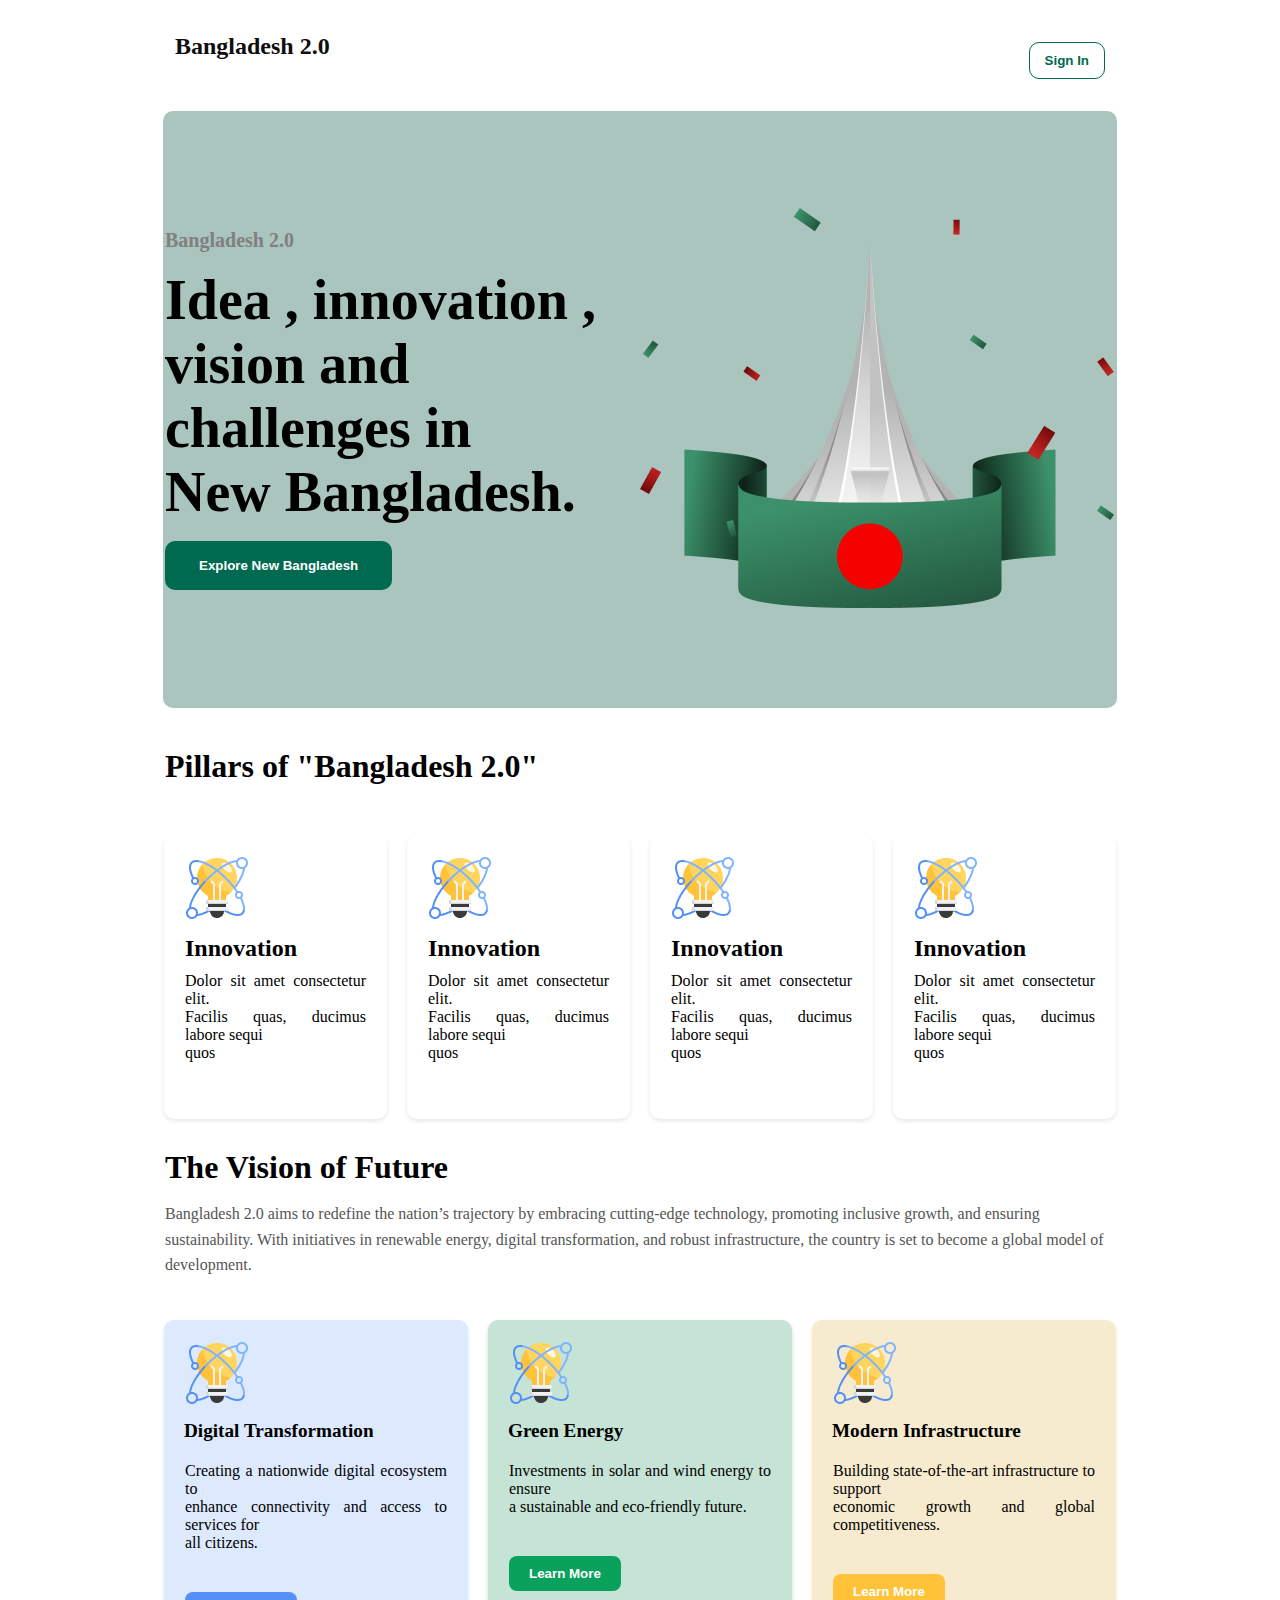
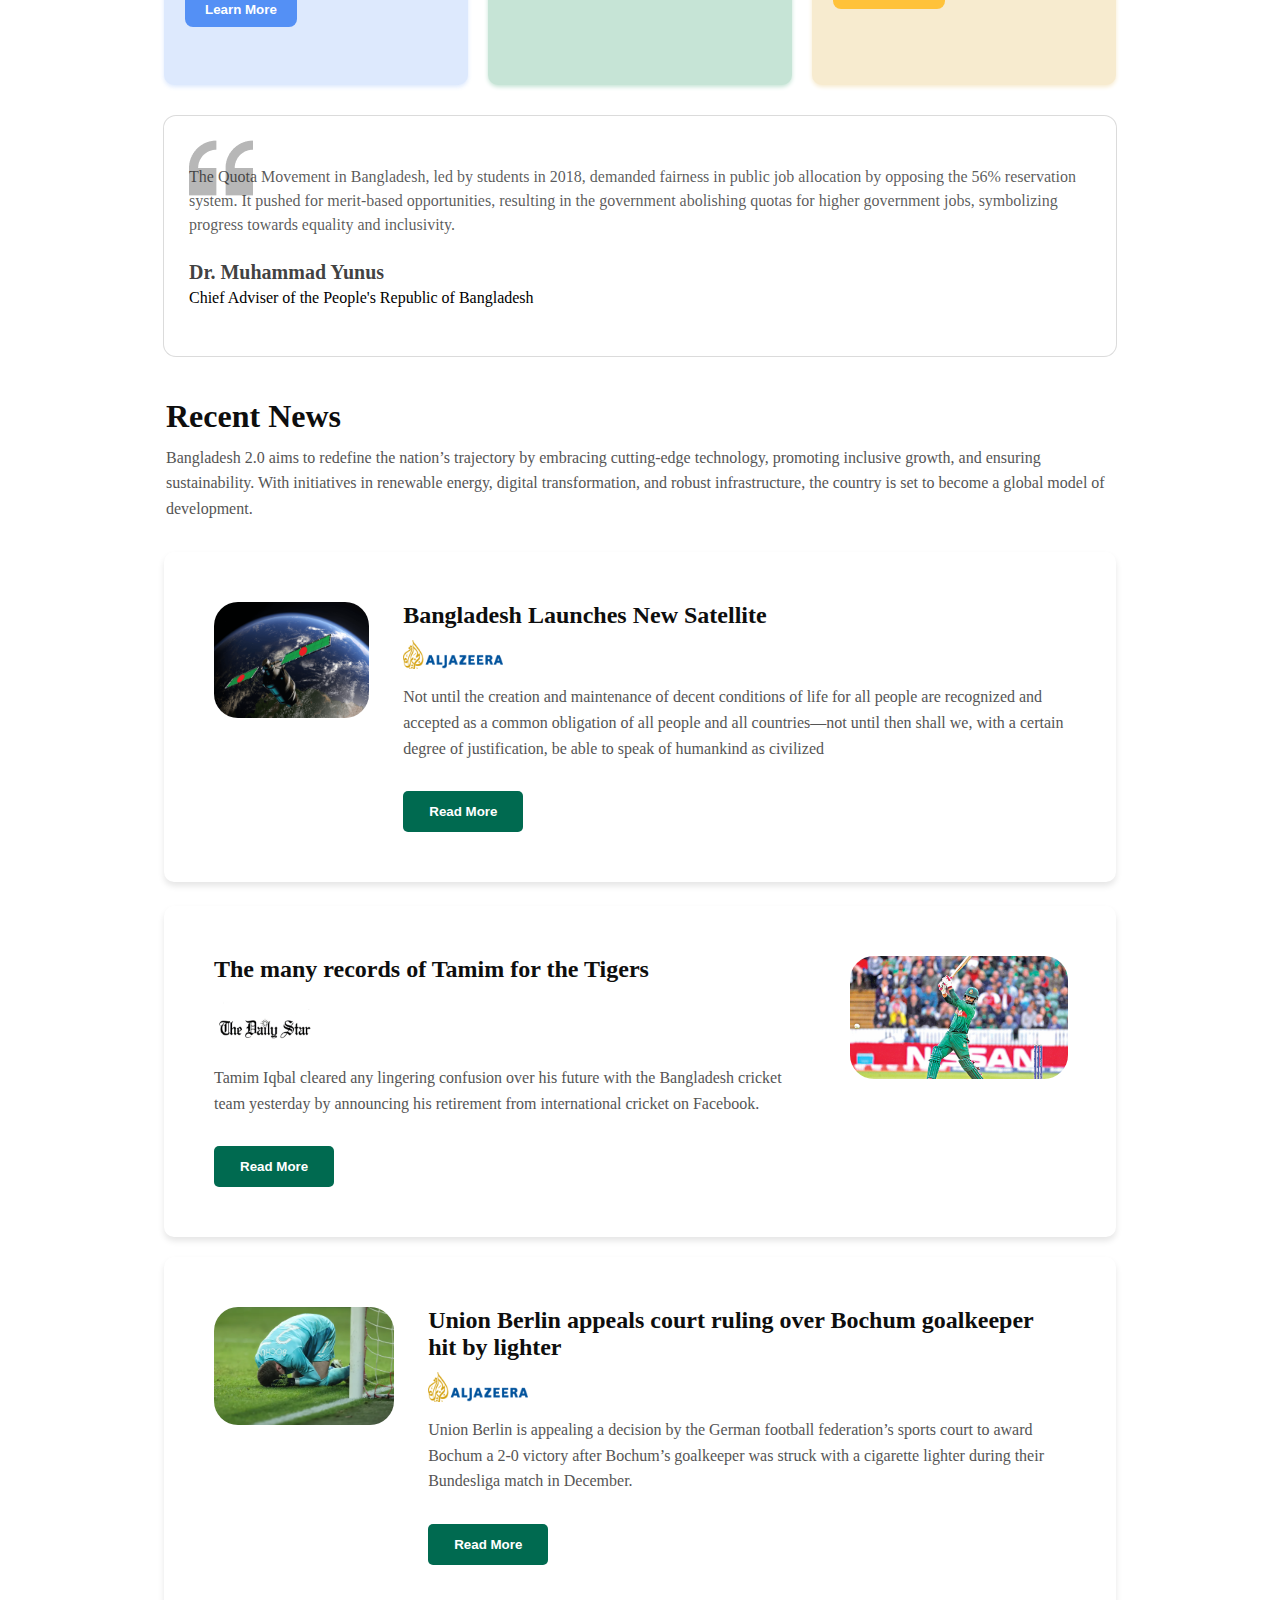
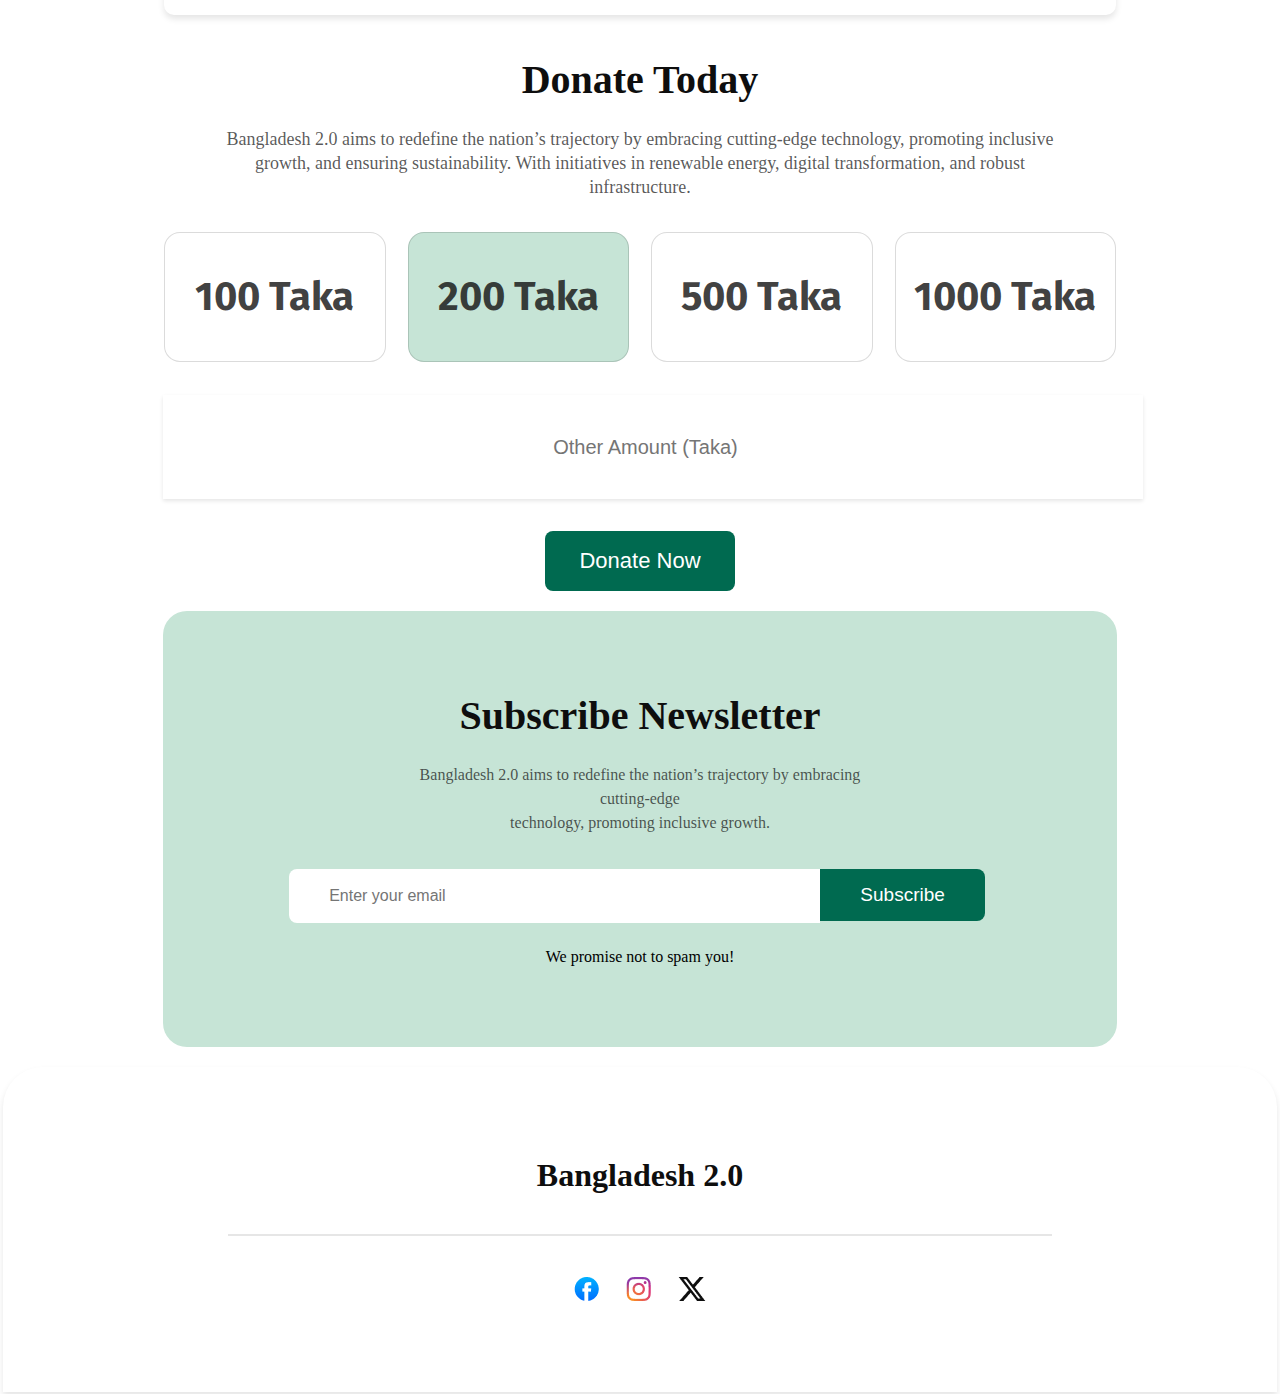
==== index.html @ f58fd48f "fixed nav bar" ====
<!DOCTYPE html>
<html lang="en">
<head>
    <meta charset="UTF-8">
    <meta name="viewport" content="width=device-width, initial-scale=1.0">
    <link rel="shortcut icon" href="./B11A1--assignment-1/assets/Flag_of_Bangladesh.svg.png" type="image/x-icon" />
    <title>BANGLADESH 2.0</title>
    <link rel="stylesheet" href="style.css">
</head>
<body>
    <header class="header">
        <div class="navbar">
            <div class="logo">
                <h2 class="heading">Bangladesh 2.0</h2>
            </div>
            <div class="SignIn-btn">
                <button class="signIn">Sign In</button>
            </div>
        </div>

        <div class="banner-container">
            <div class="banner-content">
                <h1 class="Bangla_2">Bangladesh 2.0</h1>
                <p class="banner-paragraph">Idea , innovation ,<br>
                    vision and challenges in <br> New Bangladesh.</p>
                <button class="explore_btn">Explore New Bangladesh</button>
                
            </div>
            <div>
                <img class="banner-img" src="./B11A1--assignment-1/assets/hero.png" alt="banner image">
            </div>

        </div>

    </header>
    <main>
        <div class="pillarsOfBangladesh" >
            <div>
                <h1 class="pillarsHeading">Pillars of "Bangladesh 2.0"</h1>
            </div>
            <div class="pillar-container_box">
                <div class="pillar-contain">
                    <img class="inovation_pic" src="./B11A1--assignment-1/assets/card-icon.png" alt="inovation_picture">
                    <h2 class="innovation_heading">Innovation</h2>
                    <p>Dolor sit amet consectetur elit.<br> Facilis quas, ducimus labore sequi <br> quos </p>
                </div>

                <div class="pillar-contain">
                    <img class="inovation_pic" src="./B11A1--assignment-1/assets/card-icon.png" alt="inovation_picture">
                    <h2 class="innovation_heading">Innovation</h2>
                    <p>Dolor sit amet consectetur elit.<br> Facilis quas, ducimus labore sequi <br> quos </p>
                </div>

                <div class="pillar-contain">
                    <img class="inovation_pic" src="./B11A1--assignment-1/assets/card-icon.png" alt="inovation_picture">
                    <h2 class="innovation_heading">Innovation</h2>
                    <p>Dolor sit amet consectetur elit.<br> Facilis quas, ducimus labore sequi <br> quos </p>
                </div>

                <div class="pillar-contain">
                    <img class="inovation_pic" src="./B11A1--assignment-1/assets/card-icon.png" alt="inovation_picture">
                    <h2 class="innovation_heading">Innovation</h2>
                    <p>Dolor sit amet consectetur elit.<br> Facilis quas, ducimus labore sequi <br> quos </p>
                </div>

                

            </div>



        </div>

         <!-- Vision of Future Section -->
        <div class="the_Vision_of_Future">
            <div class="Vision_of_Future_Contain">
                <h1 class="vision_heading">The Vision of Future</h1>
                <p class="vision-futur-paragraph">Bangladesh 2.0 aims to redefine the nation’s trajectory by embracing cutting-edge technology, promoting inclusive growth, and ensuring sustainability. With initiatives in renewable energy, digital transformation, and robust infrastructure, the country is set to become a global model of development.</p>
            </div>

            <div class="Vision_of_Future_box">
                <div class="Vision_of_Future_digital">
                    <img class="inovation_pic" src="./B11A1--assignment-1/assets/card-icon.png" alt="inovation_picture">
                    <h2 class="digital_heading">Digital Transformation</h2>
                    <p class="digital_p">Creating a nationwide digital ecosystem to <br> enhance connectivity and access to services for <br> all citizens. </p>
                    <button class="digital_btns">Learn More</button>
                </div>


                <div class="Vision_of_Future_green">
                    <img class="inovation_pic" src="./B11A1--assignment-1/assets/card-icon.png" alt="inovation_picture">
                    <h2 class="digital_heading">Green Energy</h2>
                    <p class="digital_p">Investments in solar and wind energy to ensure <br> a sustainable and eco-friendly future.</p>
                    <button class="green_btns">Learn More</button>
                </div>



                <div class="Vision_of_Future_modern">
                    <img class="inovation_pic" src="./B11A1--assignment-1/assets/card-icon.png" alt="inovation_picture">
                    <h2 class="digital_heading">Modern Infrastructure</h2>
                    <p class="digital_p">Building state-of-the-art infrastructure to support <br> economic growth and global competitiveness.</p>
                    <button class="modern_btns">Learn More</button>
                </div>

            </div>

        </div>

        <div class="special_task_part_Dr_Youmus">
            <p class="sp">The Quota Movement in Bangladesh, led by students in 2018, demanded fairness in public job allocation by opposing the 56% reservation system. It pushed for merit-based opportunities, resulting in the government abolishing quotas for higher government jobs, symbolizing progress towards equality and inclusivity.</p>
            <h2 class="dYunus">Dr. Muhammad Yunus</h2>
            <p>Chief Adviser of the People's Republic of Bangladesh</p>

        </div>

         <!-- Recent News -->
        <section class="Recent_News">
            <div section="news_section">
                <div class="news-content">
                    <h1>Recent News</h1>
                    <p>Bangladesh 2.0 aims to redefine the nation’s trajectory by embracing cutting-edge technology, promoting inclusive growth, and ensuring sustainability. With initiatives in renewable energy, digital transformation, and robust infrastructure, the country is set to become a global model of development.</p>

                </div>

            </div>

            <div class="recent_news_box_container">
                <div class="news-box1-contain">
                    <img id="news-box-img-id" src="./B11A1--assignment-1/assets/satelite.png" alt="satelite">
                </div>

                <div class="news-box1-written">
                    <h2>Bangladesh Launches New Satellite</h2>
                    <img src="./B11A1--assignment-1/assets/al-jazeera.png" alt="al-jazeera">
                    <p>Not until the creation and maintenance of decent conditions of life for all people are recognized and accepted as a common obligation of all people and all countries—not until then shall we,
                        with a certain degree of justification, be able to speak of humankind as civilized</p>
                      <button class="read-btn">Read More</button>
                </div>
            </div>


            <div class="recent_news_box2_container">
                <div class="news-box1-written">
                    <h2>The many records of Tamim for the Tigers</h2>
                    <img src="./B11A1--assignment-1/assets/daily start logo2.png" alt="daily star">
                    <p>Tamim Iqbal cleared any lingering confusion over his future with the Bangladesh cricket team yesterday by announcing his retirement from international cricket on Facebook.</p>
                      <button class="read-btn">Read More</button>
                </div>
                <div class="news-box1-contain">
                    <img  id="news-box-img-id" src="./B11A1--assignment-1/assets/tamim_iqbal_48.jpg" alt="tamim">
                </div>

            </div>

            <div class="recent_news_box_container">
                <div class="news-box1-contain">
                    <img id="news-box-img-id" src="./B11A1--assignment-1/assets/news3.png" alt="Berlin">
                </div>

                <div class="news-box1-written">
                    <h2>Union Berlin appeals court ruling over Bochum goalkeeper hit by lighter</h2>
                    <img src="./B11A1--assignment-1/assets/al-jazeera.png" alt="al-jazeera">
                    <p>Union Berlin is appealing a decision by the German football federation’s sports court to award Bochum a 2-0 victory after Bochum’s goalkeeper was struck with a cigarette lighter during their Bundesliga match in December.</p>
                    <button class="read-btn">Read More</button>
                </div>
            </div>

        </section>

        <section class="donate_today">
            <h2 id="donate-heading-id">Donate Today</h2>
            <p id="donate-paragraph">Bangladesh 2.0 aims to redefine the nation’s trajectory by embracing cutting-edge technology, promoting inclusive growth, and ensuring sustainability. With initiatives in renewable energy, digital transformation, and robust infrastructure.</p>
            <div class="ammount-box-container">
              <div class="ammount-box">
                <p>100 Taka</p>
              </div>
              <div id="ammount200tk" class="ammount-box">
                <p>200 Taka</p>
              </div>
              <div class="ammount-box">
                <p>500 Taka</p>
              </div>
              <div class="ammount-box">
                <p>1000 Taka</p>
              </div>
            </div>
            <input type="number"  placeholder="Other Amount (Taka)" name="" id="">
            <button class="donate-btn" type="reset">Donate Now</button>
        </section>

        <!--  Subscribe-Newsletter -->
       
        <section class="Subscribe-Newsletter">
            <h2 id="subscribe-heading-id">Subscribe Newsletter</h2>
            <p class="subscribe-p">Bangladesh 2.0 aims to redefine the nation’s trajectory by embracing cutting-edge <br> technology, promoting inclusive growth.</p>
            <div class="input-container">
                <input type="text" placeholder="Enter your email" name="" id=""/>
                <button class="subscribe-btn">Subscribe</button>
            </div>
            <p>We promise not to spam you!</p>
        </section>

    </main>
    <footer class="footer">
        <h2 id="footer-heading">Bangladesh 2.0</h2>
        <hr />

        <div class="social-media">
            <img src="./B11A1--assignment-1/assets/facebook.png" alt="" />
            <img src="./B11A1--assignment-1/assets/instagram.png" alt="" />
            <img src="./B11A1--assignment-1/assets/x.png" alt="" />
          </div>

    </footer>
</body>
</html>
---- style.css ----
@import url("https://fonts.googleapis.com/css2?family=Azeret+Mono:ital,wght@0,100..900;1,100..900&family=Fira+Sans:ital,wght@0,100;0,200;0,300;0,400;0,500;0,600;0,700;0,800;0,900;1,100;1,200;1,300;1,400;1,500;1,600;1,700;1,800;1,900&family=Work+Sans:ital,wght@0,100..900;1,100..900&display=swap");

*{
    margin: 1px;
    padding: 0px;
    font-family: "Fira Sans" serif;
   
}

button:hover {
    color: #fff;
    background-color: #006a50d1;
    transition: 0.3s;
  }

.navbar{
    display: flex;
    justify-content: space-between;
    padding: 20px 40px;
    padding:10px;
    margin:20px 160px;
}

.heading{
    color: #0E0E0E;
}
.signIn{
    padding: 10px 15px;
    background-color: white;
    border: 1px solid #006A50;
    color: #006A50;
    border-radius: 10px;
    font-weight: bold;
}
.banner-container{
    /*margin:0 auto;*/
    margin:20px 160px;
    background-color: #3b77686e;
    display: flex;
    justify-content: space-around;
    align-items: center;
    position: relative;
    border-radius: 10px;
   
    

}
.Bangla_2{
    margin-top: 117px;
    color: gray;
    font-weight: medium;
    font-size: 20px;

}
.banner-paragraph{
    margin-top: 16px;
    font-weight: bold;
    font-size: 56px;
}
.explore_btn{
    margin-top: 16px;
    background-color: #006A50;
    color: white;
    padding: 17px 34px;
    border: none;
    border-radius: 10px;
    margin-bottom: 117px;
    
}
.banner-img{
    margin-top: 80px;
    margin-bottom: 80px;
}

/* pillar section */

.pillarsOfBangladesh{
    margin:20px 160px;

}

.pillarsHeading{
    margin-top: 40px;
    margin-bottom: 40px;
}

.pillar-container_box{
    display: flex;
    justify-content: space-between;
    gap:20px;
   
}

.pillar-contain{
    text-align: justify;
    width: 302px;
    height: 244px;
    padding: 20px;
   
    border-radius: 10px;
    pading:24px 24px;
    margin: 10px 0;
    box-shadow: 0 2px 4px rgba(0, 0, 0, 0.1);
}

.innovation_heading{
    margin-top: 10px;
    margin-bottom: 10px;
}

/* the_Vision_of_Future */
.vision_heading{
    font-weight: bold;
    font-size: 2rem;
    color: #000;
}
.the_Vision_of_Future{
    margin:20px 160px;

}

.vision-futur-paragraph{
    margin-top: 15px;
    margin-bottom: 32px;
    line-height: 1.6;
    color: #555;
}

.Vision_of_Future_box{
    display: flex;
    justify-content: space-between;
    gap:20px;
    
}



.Vision_of_Future_digital{
    text-align: justify;
    width: 410.67px;
    height: 325px;
    padding: 20px;
   
    border-radius: 10px;
    pading:24px 24px;
    margin: 10px 0;
    background-color: rgba(84, 144, 245, 0.2);
    box-shadow: 0 2px 4px rgba(84, 144, 245, 0.2);
}

.Vision_of_Future_green{
    text-align: justify;
    width: 410.67px;
    height: 325px;
    padding: 20px;
   
    border-radius: 10px;
    pading:24px 24px;
    margin: 10px 0;
    background-color: #c6e4d6;
    box-shadow: 0 2px 4px  #c6e4d6;
}

.Vision_of_Future_modern{
    text-align: justify;
    width: 410.67px;
    height: 325px;
    padding: 20px;
   
    border-radius: 10px;
    pading:24px 24px;
    margin: 10px 0;
    background-color: #f7ebcf;
    box-shadow: 0 2px 4px #f7ebcf;
}
    
.digital_heading,
.green_heading,
.modern_heading {
    margin: 10px 0;
    font-size: 1.2rem;
    font-weight: bold;
}

button {
    margin-top: 10px;
    padding: 10px 20px;
    border: none;
    border-radius: 8px;
    font-weight: bold;
    cursor: pointer;
    color: #fff;
}

.digital_btns {
    background-color: #5490f5;
    margin-bottom: 32px;
}

.green_btns {
    background-color: #09a15c;
    margin-bottom: 32px;
}

.modern_btns {
    background-color:#ffc239;
    margin-bottom: 32px;
    color: white;
}

.digital_heading{
    margin-top: 10px;
    margin-bottom: 20px;
}
.digital_p{
    margin-bottom: 30px;
}

/*add special part */

.special_task_part_Dr_Youmus {
    padding: 48px 24px;
    margin:20px 160px;
    background-image: url(./B11A1--assignment-1/assets/quote-bg.png);
    background-repeat: no-repeat;
    background-position: 25px 20px;
    border-radius: 13px;
    border: 1px solid rgba(14, 14, 14, 0.15);
  }

  .sp{
    font-size: 16px;
    font-weight: 400;
    line-height: 24px;
    color: rgba(14, 14, 14, 0.7);
    margin-bottom: 5px;
  }
  .dYunus {
    margin-top: 24px;
    margin-bottom: 5px;
    color: rgba(14, 14, 14, 0.8);
    font-size: 20px;
    font-weight: 700;
  }

  /* recent news part */

  .Recent_News{
    margin:20px 160px;
    padding: 20px 0;
  }
  
  .Recent_News h1 {
    font-size: 2rem;
    font-weight: bold;
    margin-bottom: 10px;
    color: #0E0E0E;
    
}

.Recent_News p {
    font-size: 1rem;
    color: #555;
    line-height: 1.6;
    margin-bottom: 30px;
}
.recent_news_box_container {
    display: flex;
    gap: 32px; 
    border-radius: 10px;
    background-color: #FFF; 
    padding: 48px 48px;
    box-shadow: 0 4px 6px rgba(0, 0, 0, 0.1); 
}

#news-box-img-id{
    width: 100%;
    max-width: 402px; 
    height: auto;
    border-radius: 24px;
}


.news-box1-written h2 {
    font-size: 1.5rem;
    font-weight: bold;
    color: #0E0E0E;
    margin-bottom: 10px;
}

.news-box1-written img {
    width: 100px;
    margin-bottom: 10px;
    border-radius: 5px; 
}

.news-box1-written p {
    font-size: 1rem;
    color: #555;
    line-height: 1.6;
    margin-bottom: 20px;
}

.read-btn {
    align-self: flex-start;
    background-color: #006A50;
    color: white;
    padding: 13px 26px;
    border: none;
    border-radius: 5px;
    font-weight: bold;
}

.recent_news_box2_container{
    display: flex;
    margin-top: 24px;
    gap:32px;
    padding: 48px 48px;
    background-color: #FFFF;
    border-radius: 10px;
    box-shadow: 0 4px 6px rgba(0, 0, 0, 0.1);
    margin-bottom: 20px;

}

/*donate part */

.donate_today{
    text-align: center;
    margin:20px 160px;
  }

#donate-heading-id{
    color: #0e0e0e;
    font-size: 40px;
    font-weight: 700;
    margin-bottom: 24px;
}

#donate-paragraph {
    line-height: 24px;
    color: rgba(14, 14, 14, 0.7);
    font-size: 18px;
    font-weight: 400;
    width: 90%;
    margin: 0 auto;
  }

  .ammount-box-container {
    display: flex;
    gap: 20px;
    justify-content: center;
    margin: 32px auto;
  }

  .ammount-box {
    display: flex;
    flex-direction: column;
    align-items: center;
    justify-content: center;
    border-radius: 16px;
    border: 1px solid rgba(14, 14, 14, 0.15);
    background: #fff;
    height: 128px;
    width: 240px;
    color: rgba(14, 14, 14, 0.8);
    font-family: "Fira Sans";
    font-size: 40px;
    font-weight: 700;
  }
#ammount200tk{
    background-color: #c6e4d6;
}
  .ammount-box:hover {
    background-color: #c6e4d6;
    transition: 0.3s ease-in-out;
  }

input[type="number"]{
    text-align: center;
    height: 64px;
    background-color: #FFF;
    display: block;
    width: 900px;
    padding: 20px 40px;
    margin: 32px auto;
    border: none;
    font-size: 20px;
    box-shadow: 0 2px 4px rgba(0, 0, 0, 0.1);
    
}

input[type="number"]:focus{
    outline: none;
    background-color: #def4e9;
}



.donate-btn {
    margin-top: 32px;
    color: #fff;
    background-color: #006a50;
    font-size: 22px;
    font-weight: 500;
    padding: 17px 34px;
    border-radius: 8px;
    display: block;
    margin: auto;
  }


  /* subscribe newsletter part */
  
  .Subscribe-Newsletter{
    margin:20px 160px;
    text-align: center;
    padding: 80px 100px;
    background-color: #fff;
    border-radius: 24px;
    background: #c6e4d6;
  }

  #subscribe-heading-id{
    color: #0e0e0e;
    font-size: 40px;
    font-weight: bold;
    margin-bottom: 24px;
  }

  .subscribe-p{
    line-height: 24px;
    color: rgba(14, 14, 14, 0.7);
    font-size: 16px;
    font-weight: 400;
    width: 60%;
    margin: 0px auto 10px;
  }

  .input-container > input{
    font-size: 20px;
    border: none;
    border-radius: 8px 0 0 8px;
    width: 60%;
    padding: 18px 40px;
    margin: 24px -5px;  
  }
  .input-container input {
    font-size: 16px;
  }
  .input-container > input:focus {
    outline: none;
    background-color: #fff;
    transition: 0.3s;
  }
  .subscribe-btn {
    color: #fff;
    background-color: #006a50;
    font-size: 19px;
    font-weight: 500;
    padding: 15px 40px;
    border-radius: 0 8px 8px 0;
    margin-left: o;
  }

  /* footer part */
  .footer{
    background-color: #FFFFFF;
    padding: 50px;
    border-radius: 40px 40px 0 0;
    box-shadow: 0 4px 6px rgba(0, 0, 0, 0.1);
  }

  #footer-heading{
    text-align: center;
    color: #0E0E0E;
    font-size: 32px;
    font-weight: 700;
    margin: 40px;
  }
  .social-media {
    margin: 40px auto;
    display: flex;
    align-items: center;
    justify-content: center;
    gap: 25px;
  }
  
  hr {
    width: 70%;
    border: 1px solid rgba(14, 14, 14, 0.1);
    margin: 0px auto;
  }
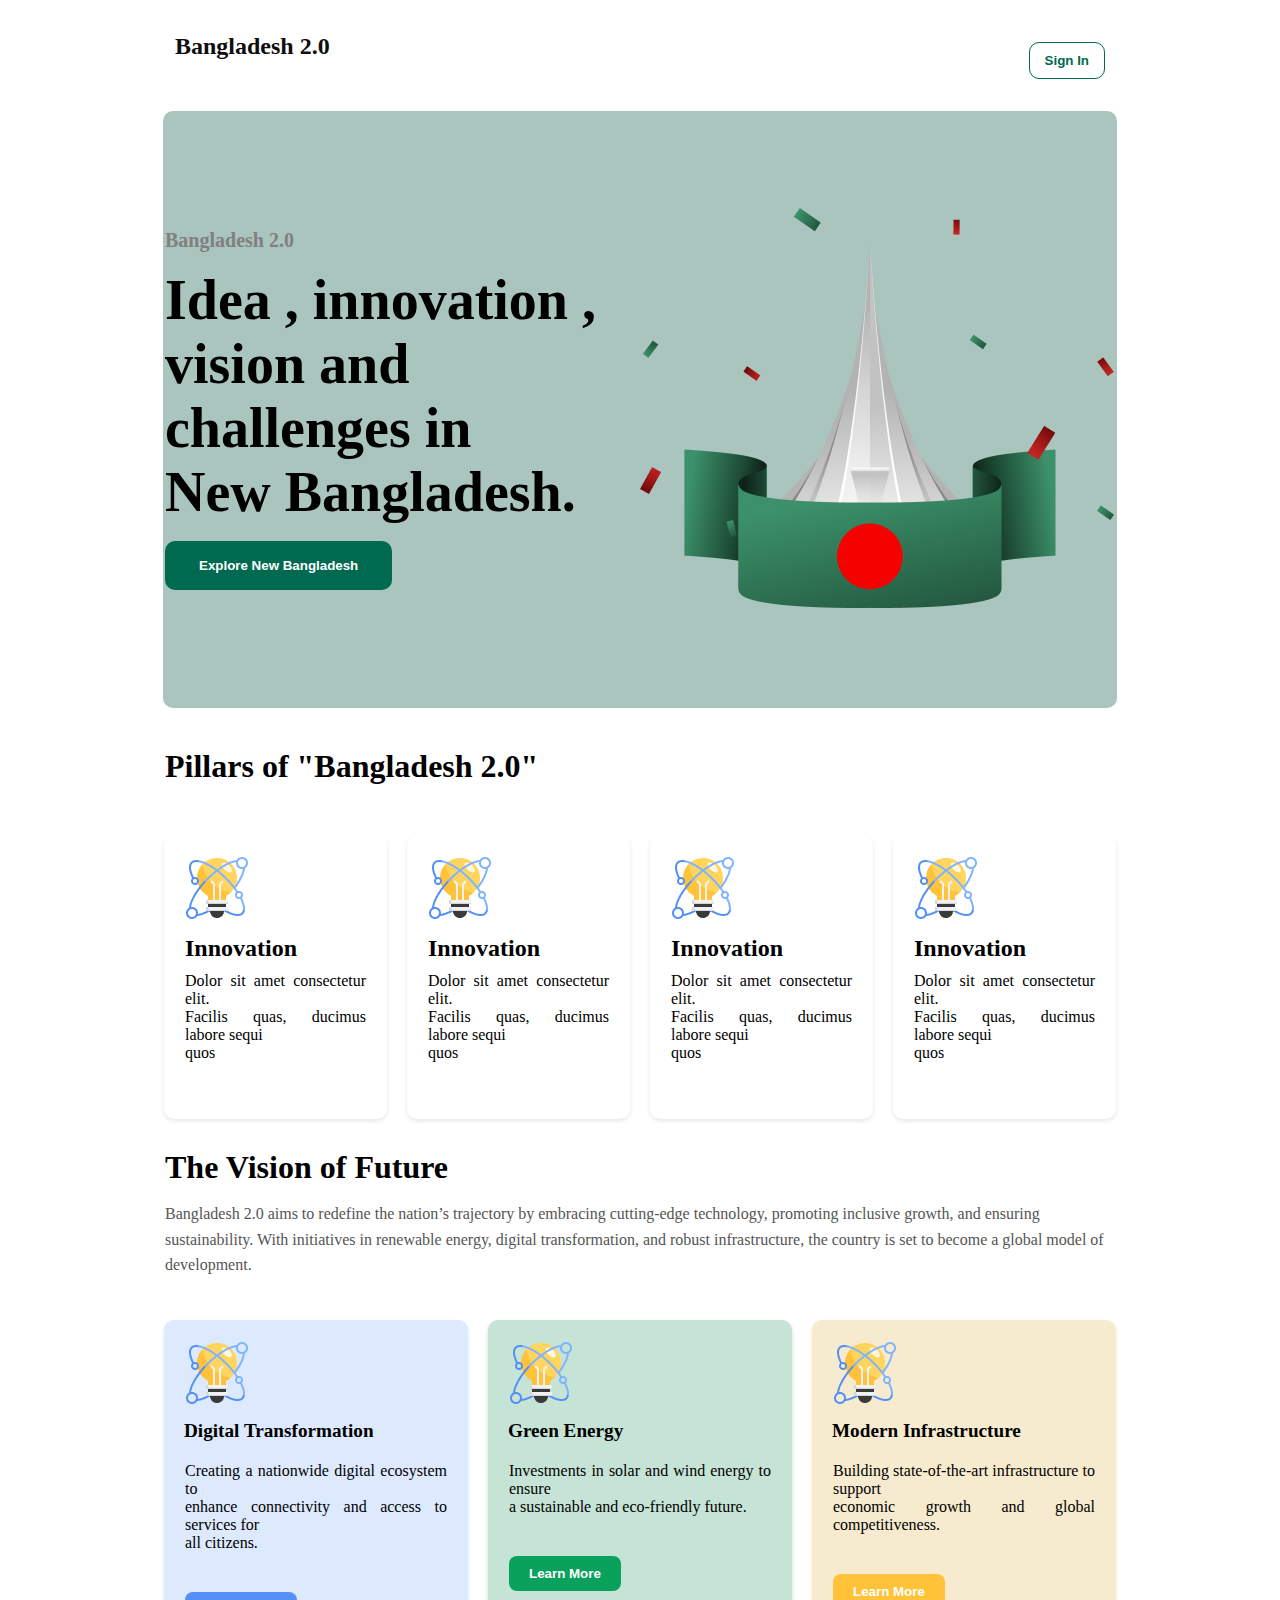
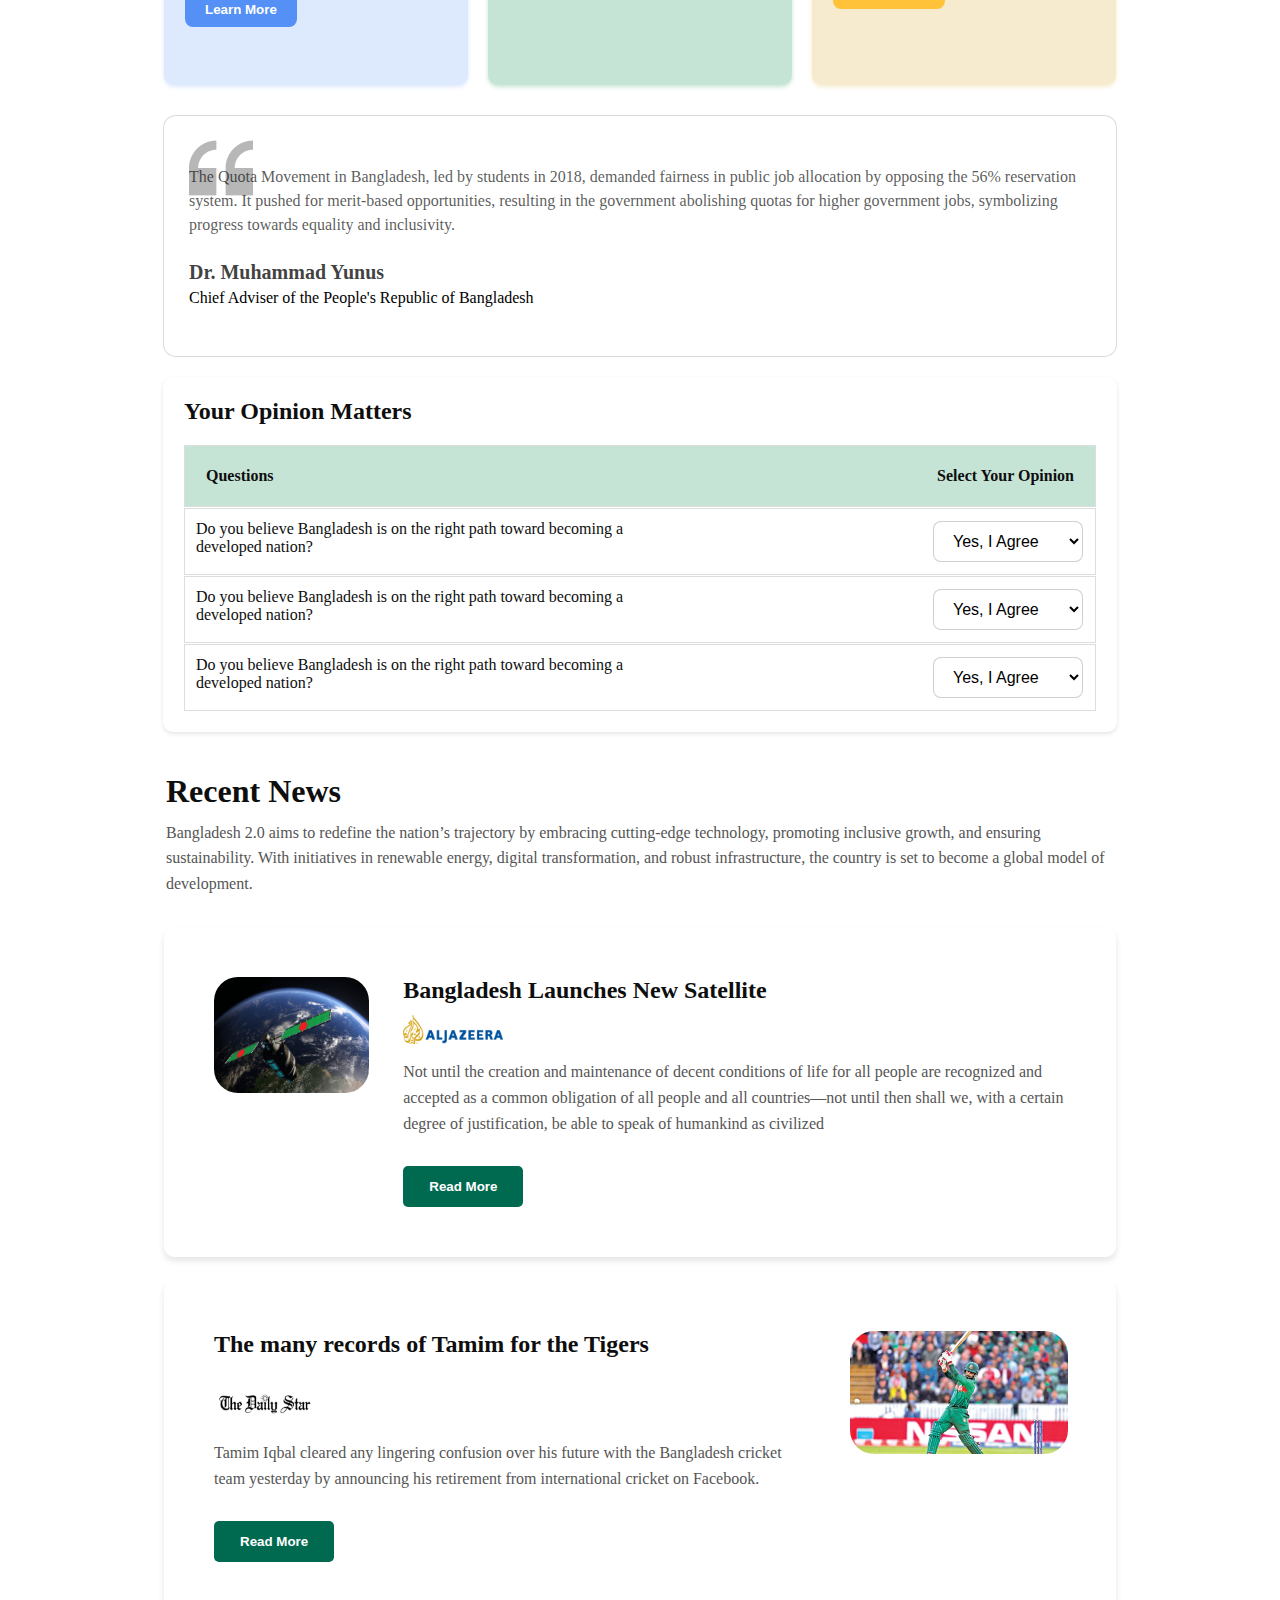
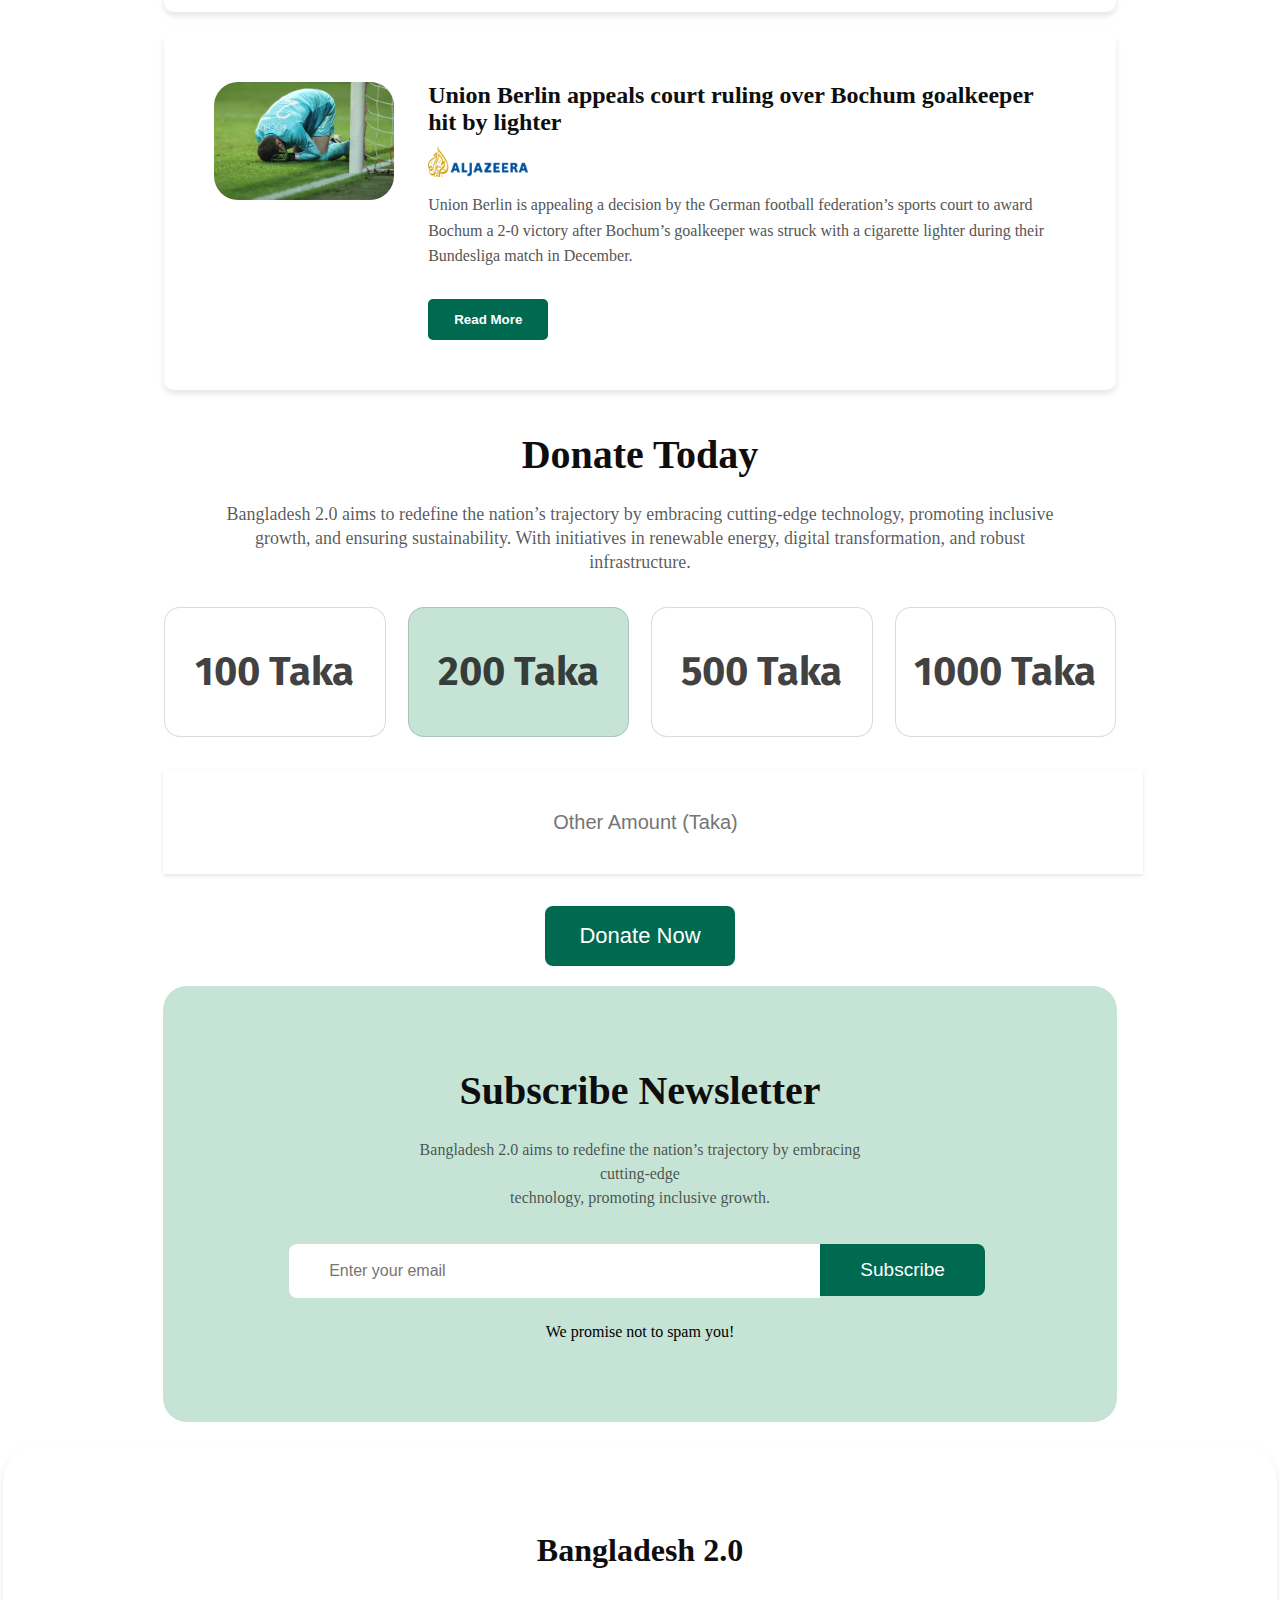
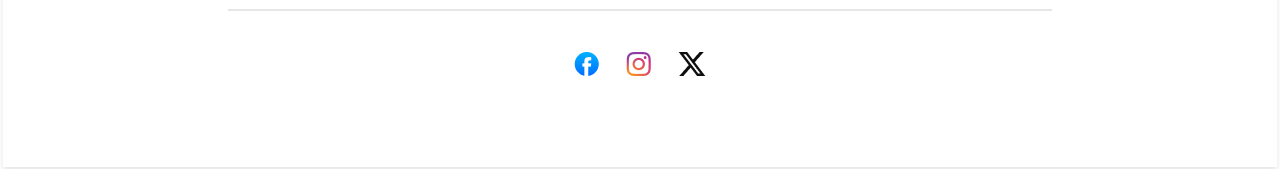
==== commit 7af102b7: "add opctional part" ====
--- a/index.html
+++ b/index.html
@@ -114,6 +114,48 @@
 
         </div>
 
+         <!-- Your Opinion Matters part-->
+         <section class="opinion-section">
+            <h2 class="opinion-heading">Your Opinion Matters</h2>
+            <div class="opinion-table">
+                <div class="table-header">
+                    <div class="table-cell">Questions</div>
+                    <div class="table-cell">Select Your Opinion</div>
+                </div>
+                <div class="table-row">
+                    <div class="table-cell">Do you believe Bangladesh is on the right path toward becoming a developed nation?</div>
+                    <div class="table-cell">
+                        <select class="opinion-select">
+                            <option value="agree">Yes, I Agree</option>
+                            <option value="disagree">No, I Disagree</option>
+                            <option value="neutral">Neutral</option>
+                        </select>
+                    </div>
+                </div>
+                <div class="table-row">
+                    <div class="table-cell">Do you believe Bangladesh is on the right path toward becoming a developed nation?</div>
+                    <div class="table-cell">
+                        <select class="opinion-select">
+                            <option value="agree">Yes, I Agree</option>
+                            <option value="disagree">No, I Disagree</option>
+                            <option value="neutral">Neutral</option>
+                        </select>
+                    </div>
+                </div>
+                <div class="table-row">
+                    <div class="table-cell">Do you believe Bangladesh is on the right path toward becoming a developed nation?</div>
+                    <div class="table-cell">
+                        <select class="opinion-select">
+                            <option value="agree">Yes, I Agree</option>
+                            <option value="disagree">No, I Disagree</option>
+                            <option value="neutral">Neutral</option>
+                        </select>
+                    </div>
+                </div>
+            </div>
+        </section>
+        
+
          <!-- Recent News -->
         <section class="Recent_News">
             <div section="news_section">
--- a/style.css
+++ b/style.css
@@ -242,6 +242,79 @@
     font-size: 20px;
     font-weight: 700;
   }
+
+
+
+  /* start optional part opinion part */ 
+
+.opinion-section {
+    margin: 20px 160px;
+    padding: 20px;
+    border-radius: 10px;
+    background-color: #fff;
+    box-shadow: 0px 2px 4px rgba(0, 0, 0, 0.1);
+}
+
+.opinion-heading {
+    font-size: 24px;
+    font-weight: bold;
+    margin-bottom: 20px;
+    color: #0E0E0E;
+}
+
+
+.opinion-table {
+    width: 100%;
+    border-collapse: collapse;
+    text-align: left;
+    margin: 0 auto;
+
+}
+
+.table-header {
+    display: flex;
+    background-color: #c6e4d6;
+    font-weight: bold;
+    padding: 10px;
+    border: 1px solid #ddd;
+}
+
+.table-row {
+    display: flex;
+    border: 1px solid #ddd;
+}
+
+.table-cell {
+    flex: 1;
+    padding: 10px;
+    font-size: 16px;
+    color: #0E0E0E;
+}
+
+.table-cell:nth-child(2) {
+    text-align: right;
+}
+
+
+.opinion-select {
+    padding: 10px 15px;
+    font-size: 16px;
+    border: 1px solid rgba(14, 14, 14, 0.2);
+    border-radius: 8px;
+    background-color: #fff;
+    cursor: pointer;
+    width: 150px;
+}
+
+.opinion-select:hover {
+    border-color: #006A50;
+}
+
+.opinion-select:focus {
+    outline: none;
+    border-color: #006A50;
+}
+
 
   /* recent news part */
 
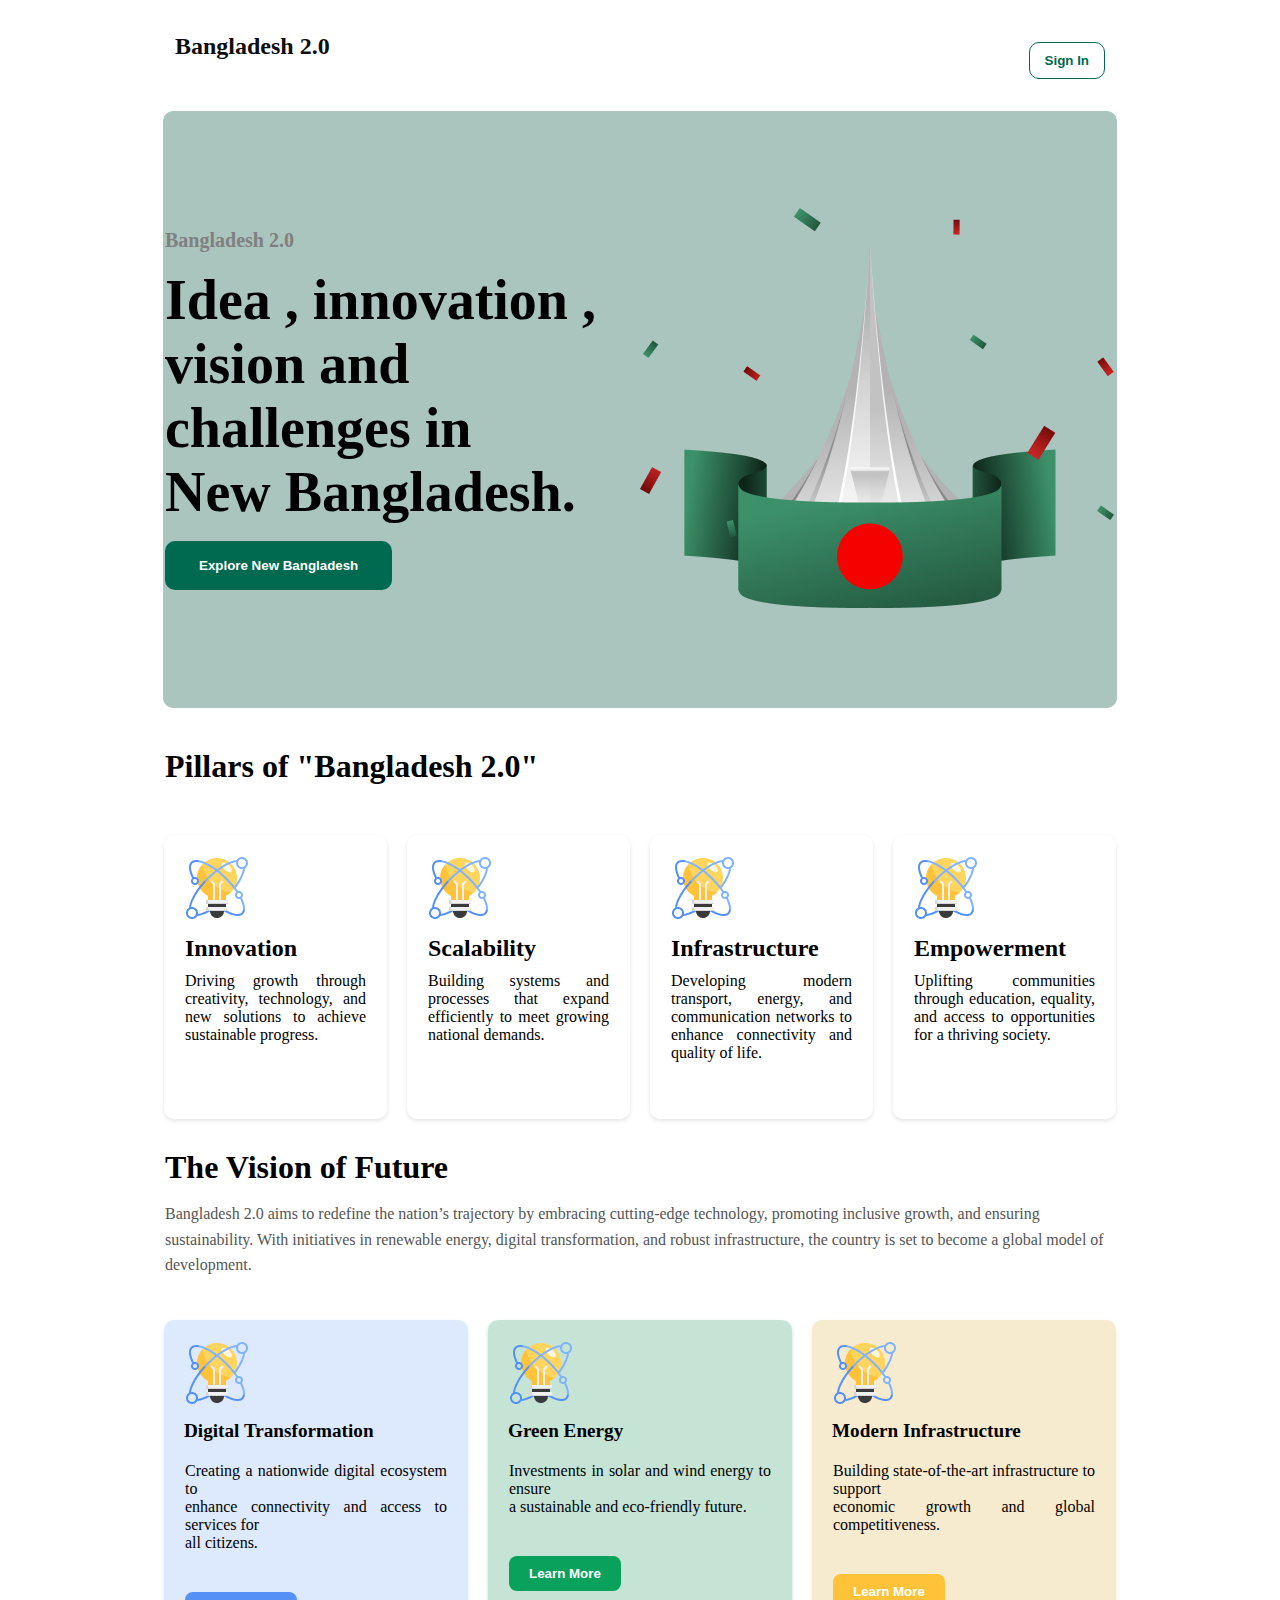
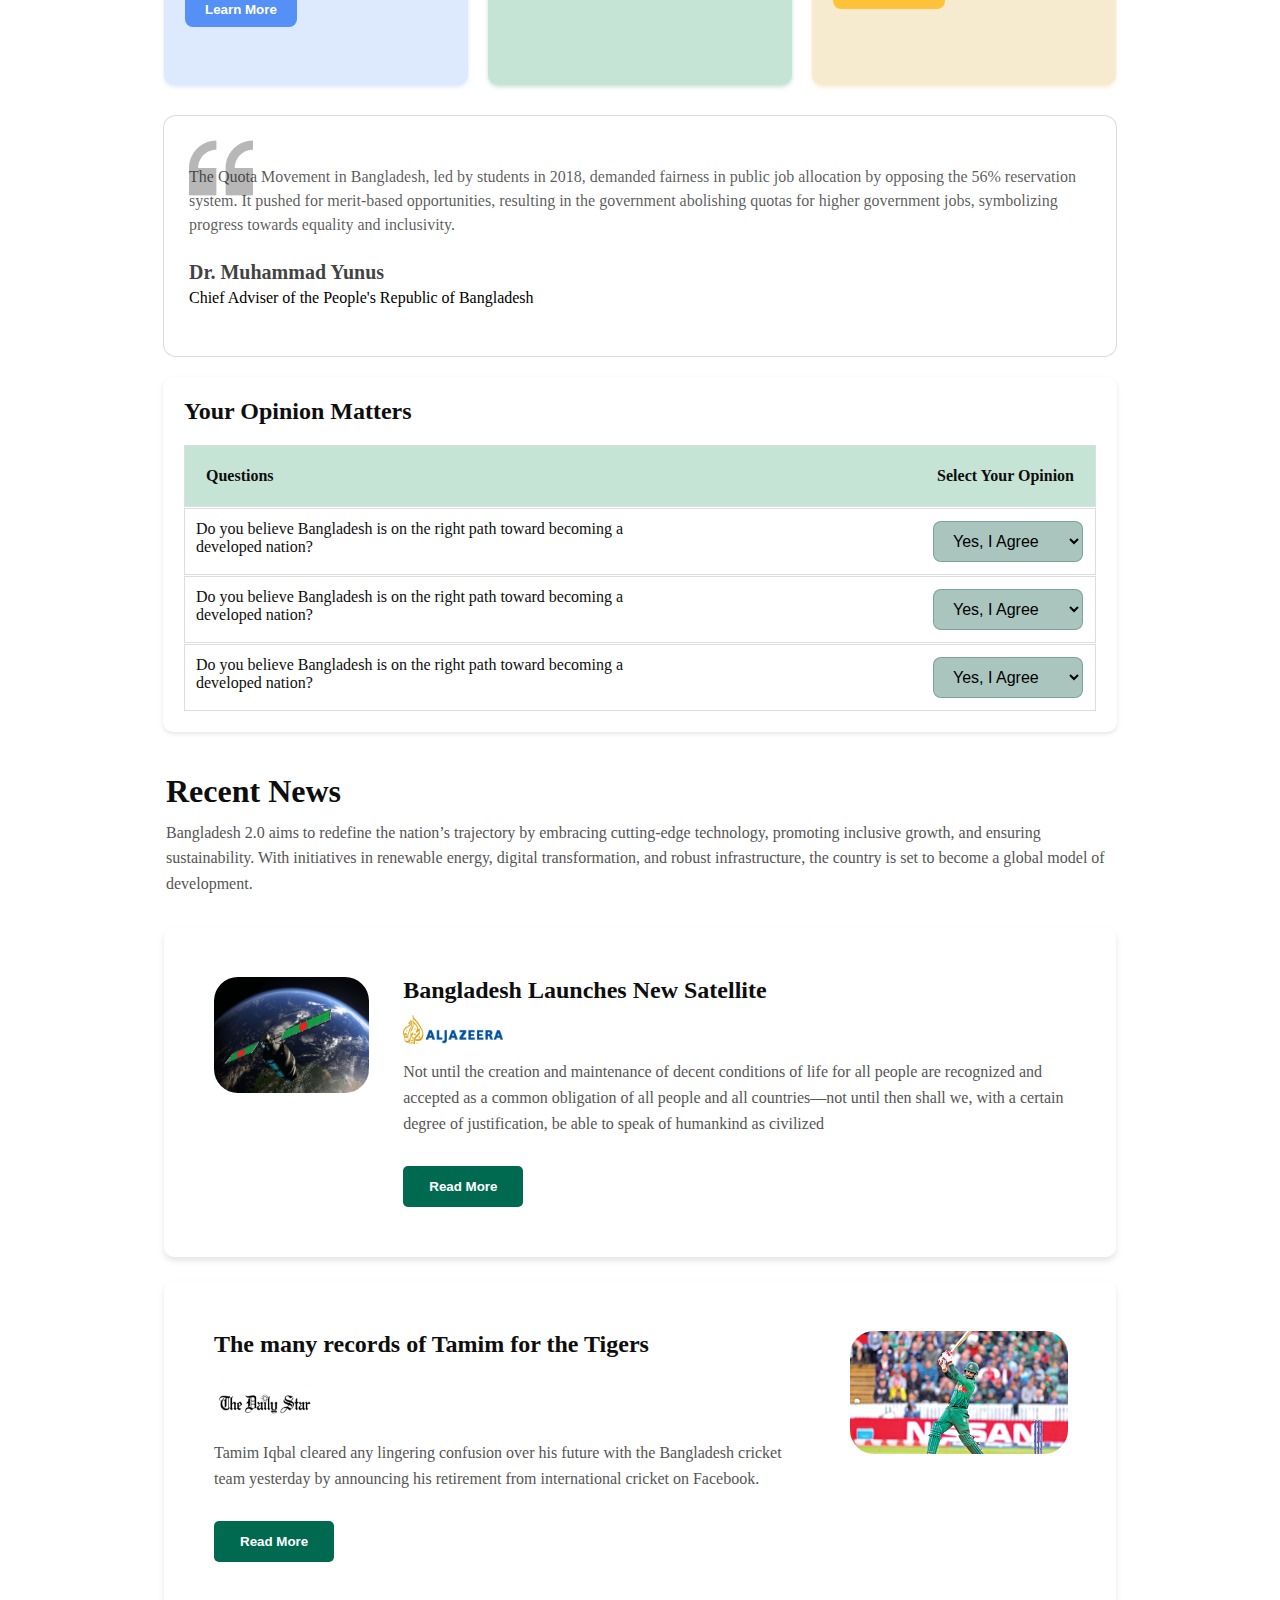
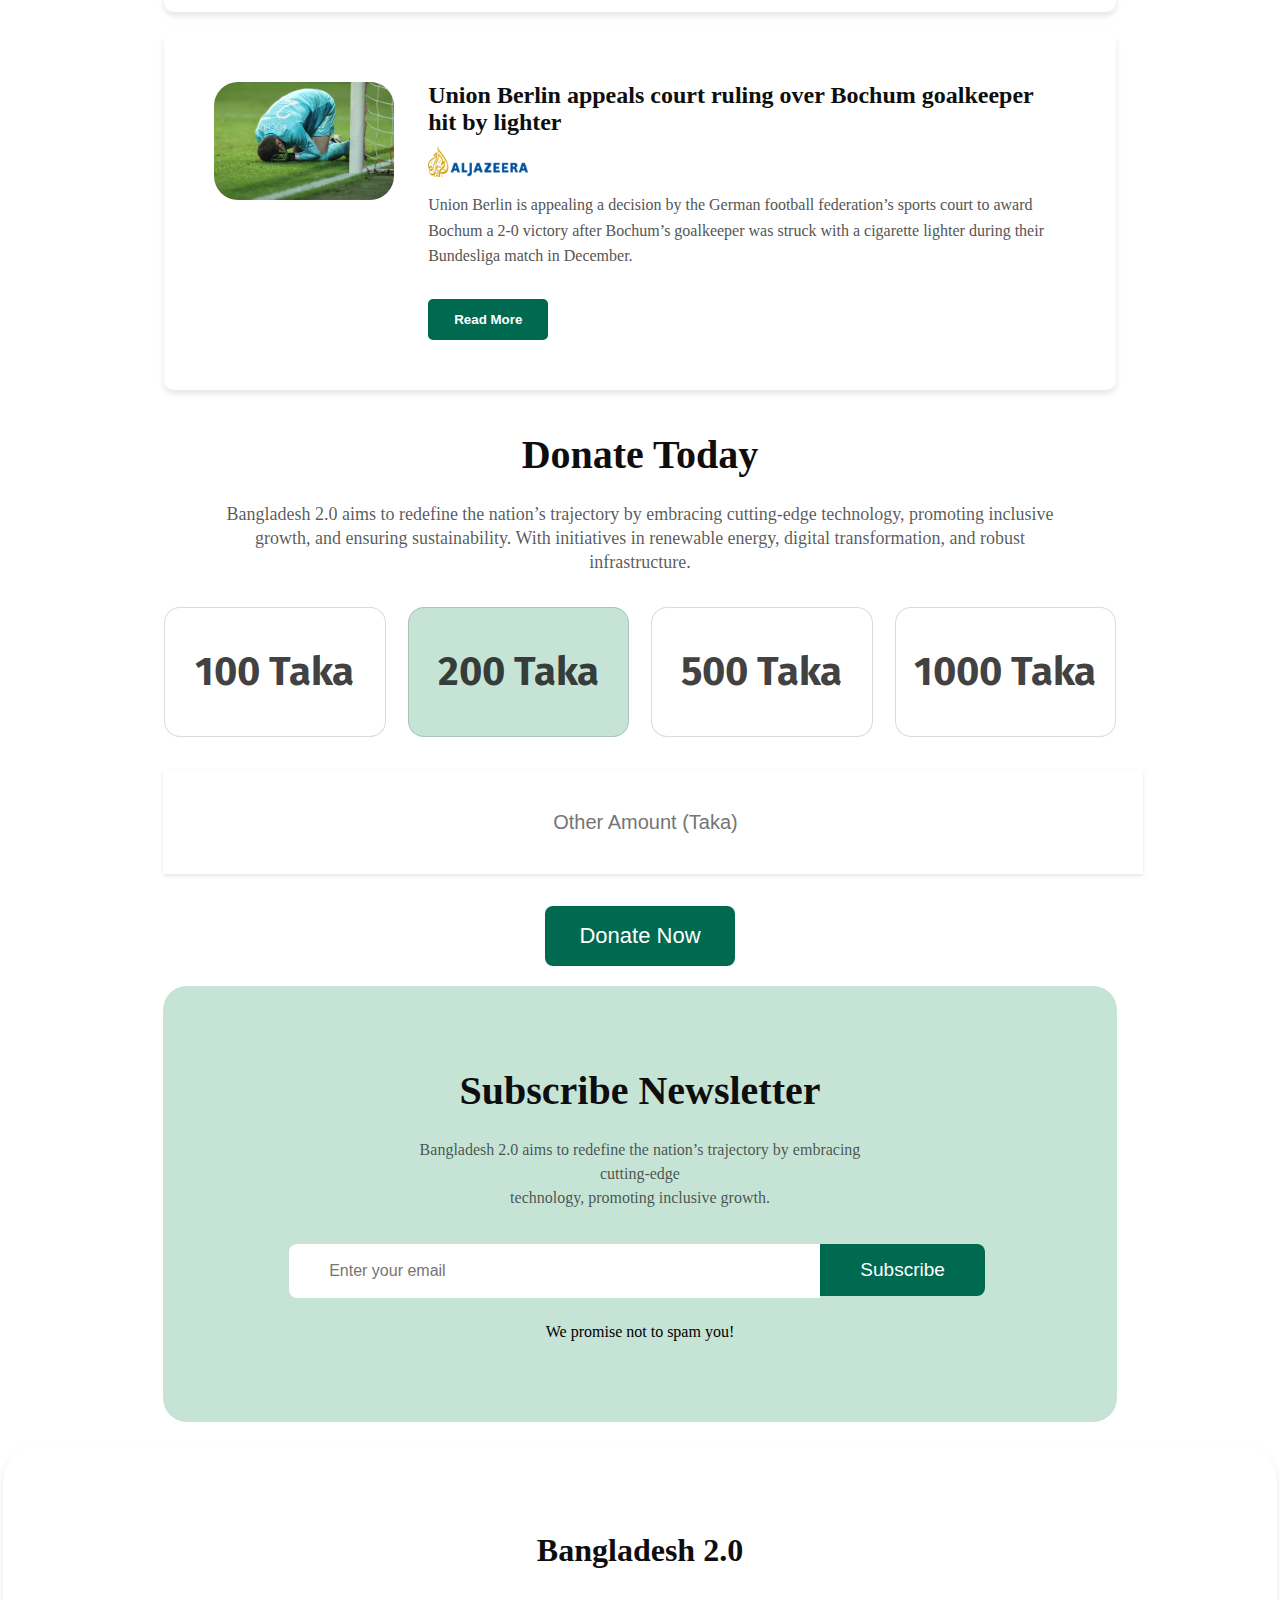
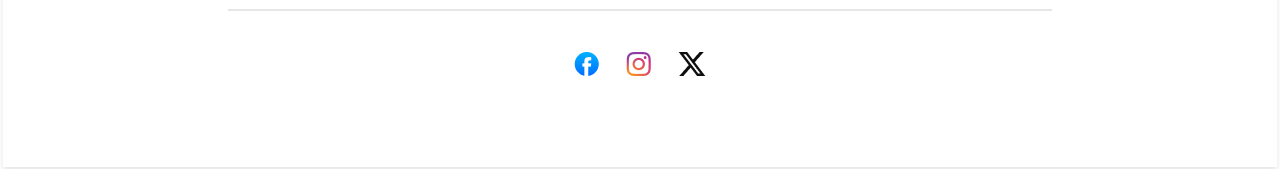
==== commit 86cd5a6e: "add explanation in pillar part" ====
--- a/index.html
+++ b/index.html
@@ -42,25 +42,25 @@
                 <div class="pillar-contain">
                     <img class="inovation_pic" src="./B11A1--assignment-1/assets/card-icon.png" alt="inovation_picture">
                     <h2 class="innovation_heading">Innovation</h2>
-                    <p>Dolor sit amet consectetur elit.<br> Facilis quas, ducimus labore sequi <br> quos </p>
-                </div>
-
-                <div class="pillar-contain">
-                    <img class="inovation_pic" src="./B11A1--assignment-1/assets/card-icon.png" alt="inovation_picture">
-                    <h2 class="innovation_heading">Innovation</h2>
-                    <p>Dolor sit amet consectetur elit.<br> Facilis quas, ducimus labore sequi <br> quos </p>
-                </div>
-
-                <div class="pillar-contain">
-                    <img class="inovation_pic" src="./B11A1--assignment-1/assets/card-icon.png" alt="inovation_picture">
-                    <h2 class="innovation_heading">Innovation</h2>
-                    <p>Dolor sit amet consectetur elit.<br> Facilis quas, ducimus labore sequi <br> quos </p>
-                </div>
-
-                <div class="pillar-contain">
-                    <img class="inovation_pic" src="./B11A1--assignment-1/assets/card-icon.png" alt="inovation_picture">
-                    <h2 class="innovation_heading">Innovation</h2>
-                    <p>Dolor sit amet consectetur elit.<br> Facilis quas, ducimus labore sequi <br> quos </p>
+                    <p>Driving growth through creativity, technology, and new solutions to achieve sustainable progress. </p>
+                </div>
+
+                <div class="pillar-contain">
+                    <img class="inovation_pic" src="./B11A1--assignment-1/assets/card-icon.png" alt="inovation_picture">
+                    <h2 class="innovation_heading">Scalability</h2>
+                    <p>Building systems and processes that expand efficiently to meet growing national demands. </p>
+                </div>
+
+                <div class="pillar-contain">
+                    <img class="inovation_pic" src="./B11A1--assignment-1/assets/card-icon.png" alt="inovation_picture">
+                    <h2 class="innovation_heading">Infrastructure</h2>
+                    <p>Developing modern transport, energy, and communication networks to enhance connectivity and quality of life. </p>
+                </div>
+
+                <div class="pillar-contain">
+                    <img class="inovation_pic" src="./B11A1--assignment-1/assets/card-icon.png" alt="inovation_picture">
+                    <h2 class="innovation_heading">Empowerment</h2>
+                    <p>Uplifting communities through education, equality, and access to opportunities for a thriving society.</p>
                 </div>
 
                 
--- a/style.css
+++ b/style.css
@@ -299,9 +299,9 @@
 .opinion-select {
     padding: 10px 15px;
     font-size: 16px;
-    border: 1px solid rgba(14, 14, 14, 0.2);
+    border: 1px solid  #3b77686e;
     border-radius: 8px;
-    background-color: #fff;
+    background-color: #3b77686e;
     cursor: pointer;
     width: 150px;
 }
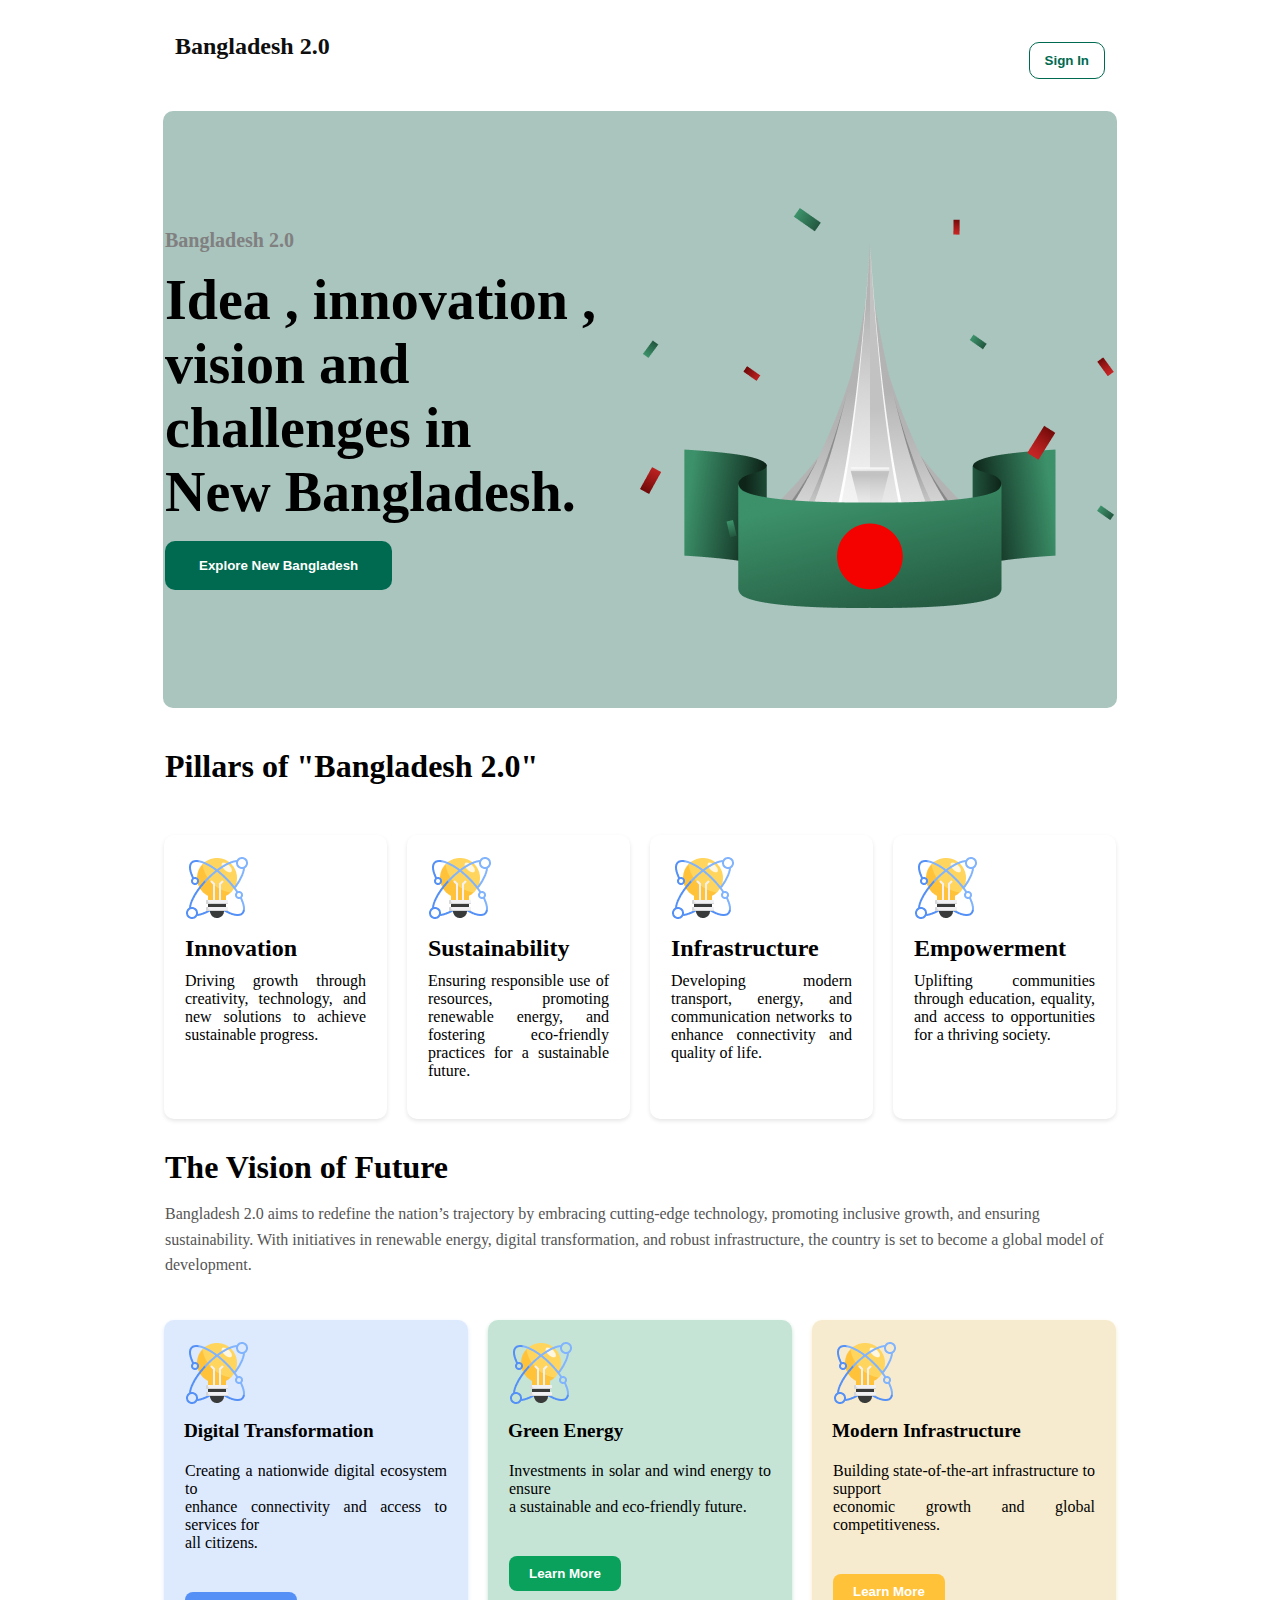
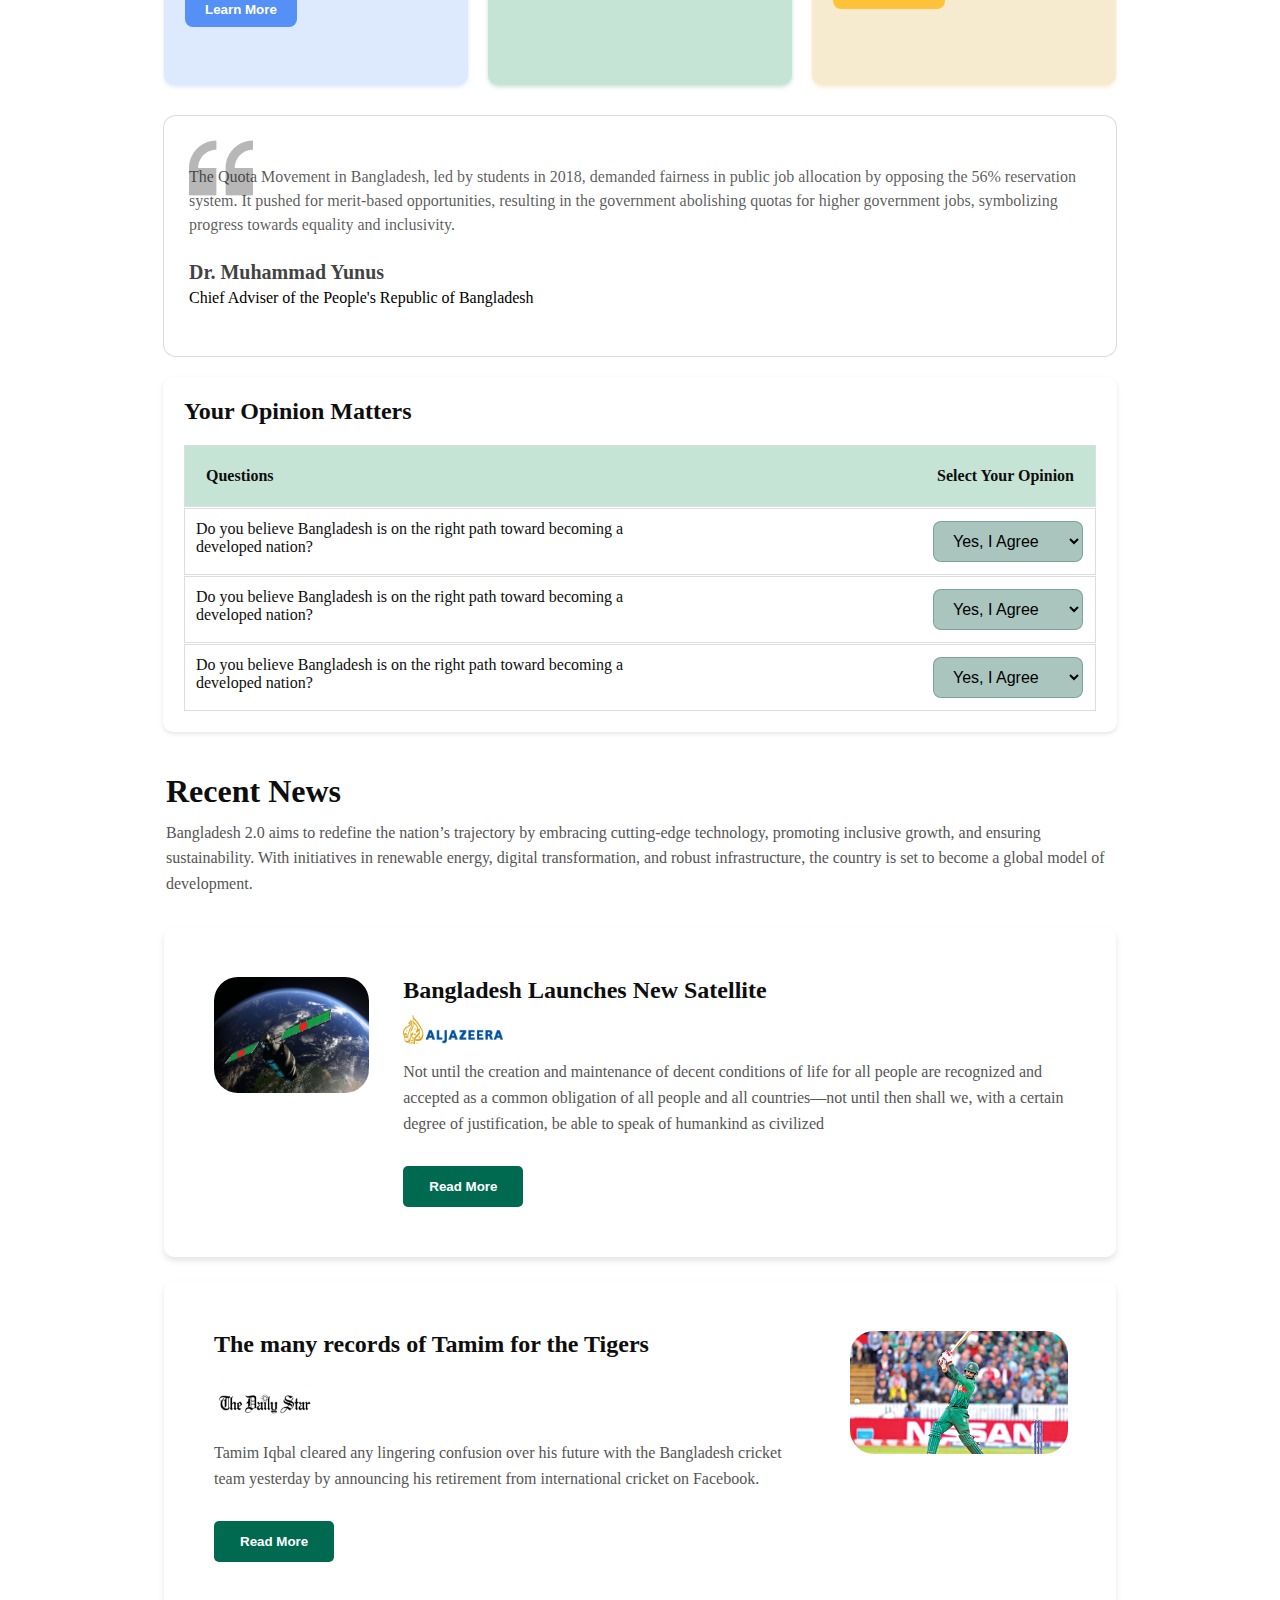
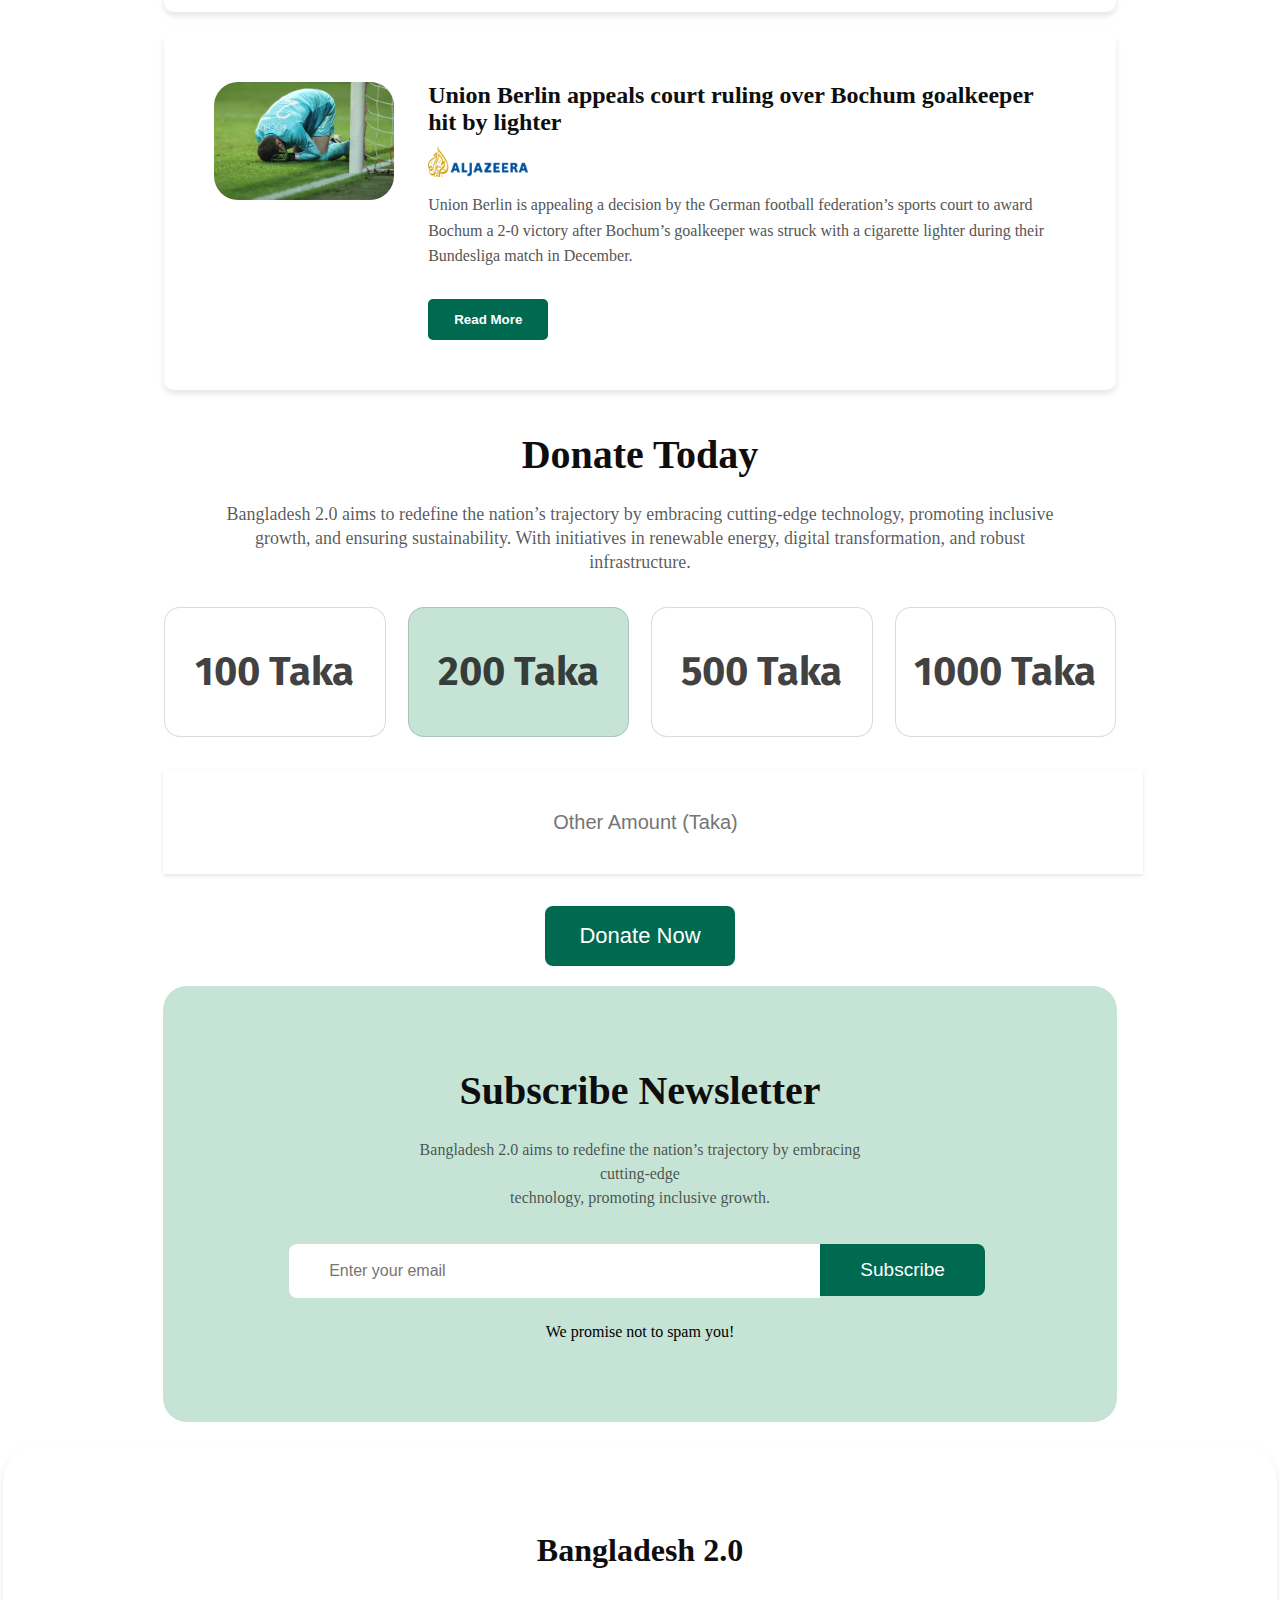
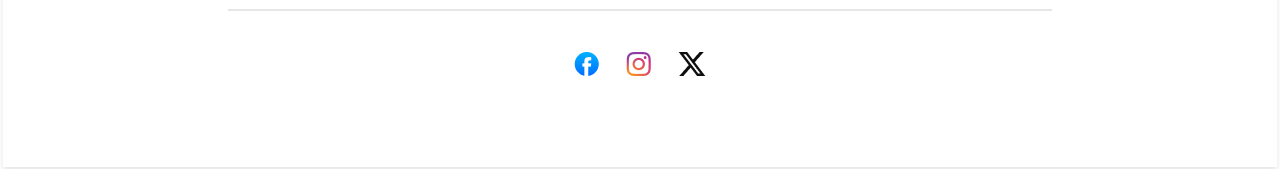
==== commit 83a05839: "add explanation in pillar part" ====
--- a/index.html
+++ b/index.html
@@ -47,8 +47,8 @@
 
                 <div class="pillar-contain">
                     <img class="inovation_pic" src="./B11A1--assignment-1/assets/card-icon.png" alt="inovation_picture">
-                    <h2 class="innovation_heading">Scalability</h2>
-                    <p>Building systems and processes that expand efficiently to meet growing national demands. </p>
+                    <h2 class="innovation_heading">Sustainability</h2>
+                    <p>Ensuring responsible use of resources, promoting renewable energy, and fostering eco-friendly practices for a sustainable future.</p>
                 </div>
 
                 <div class="pillar-contain">
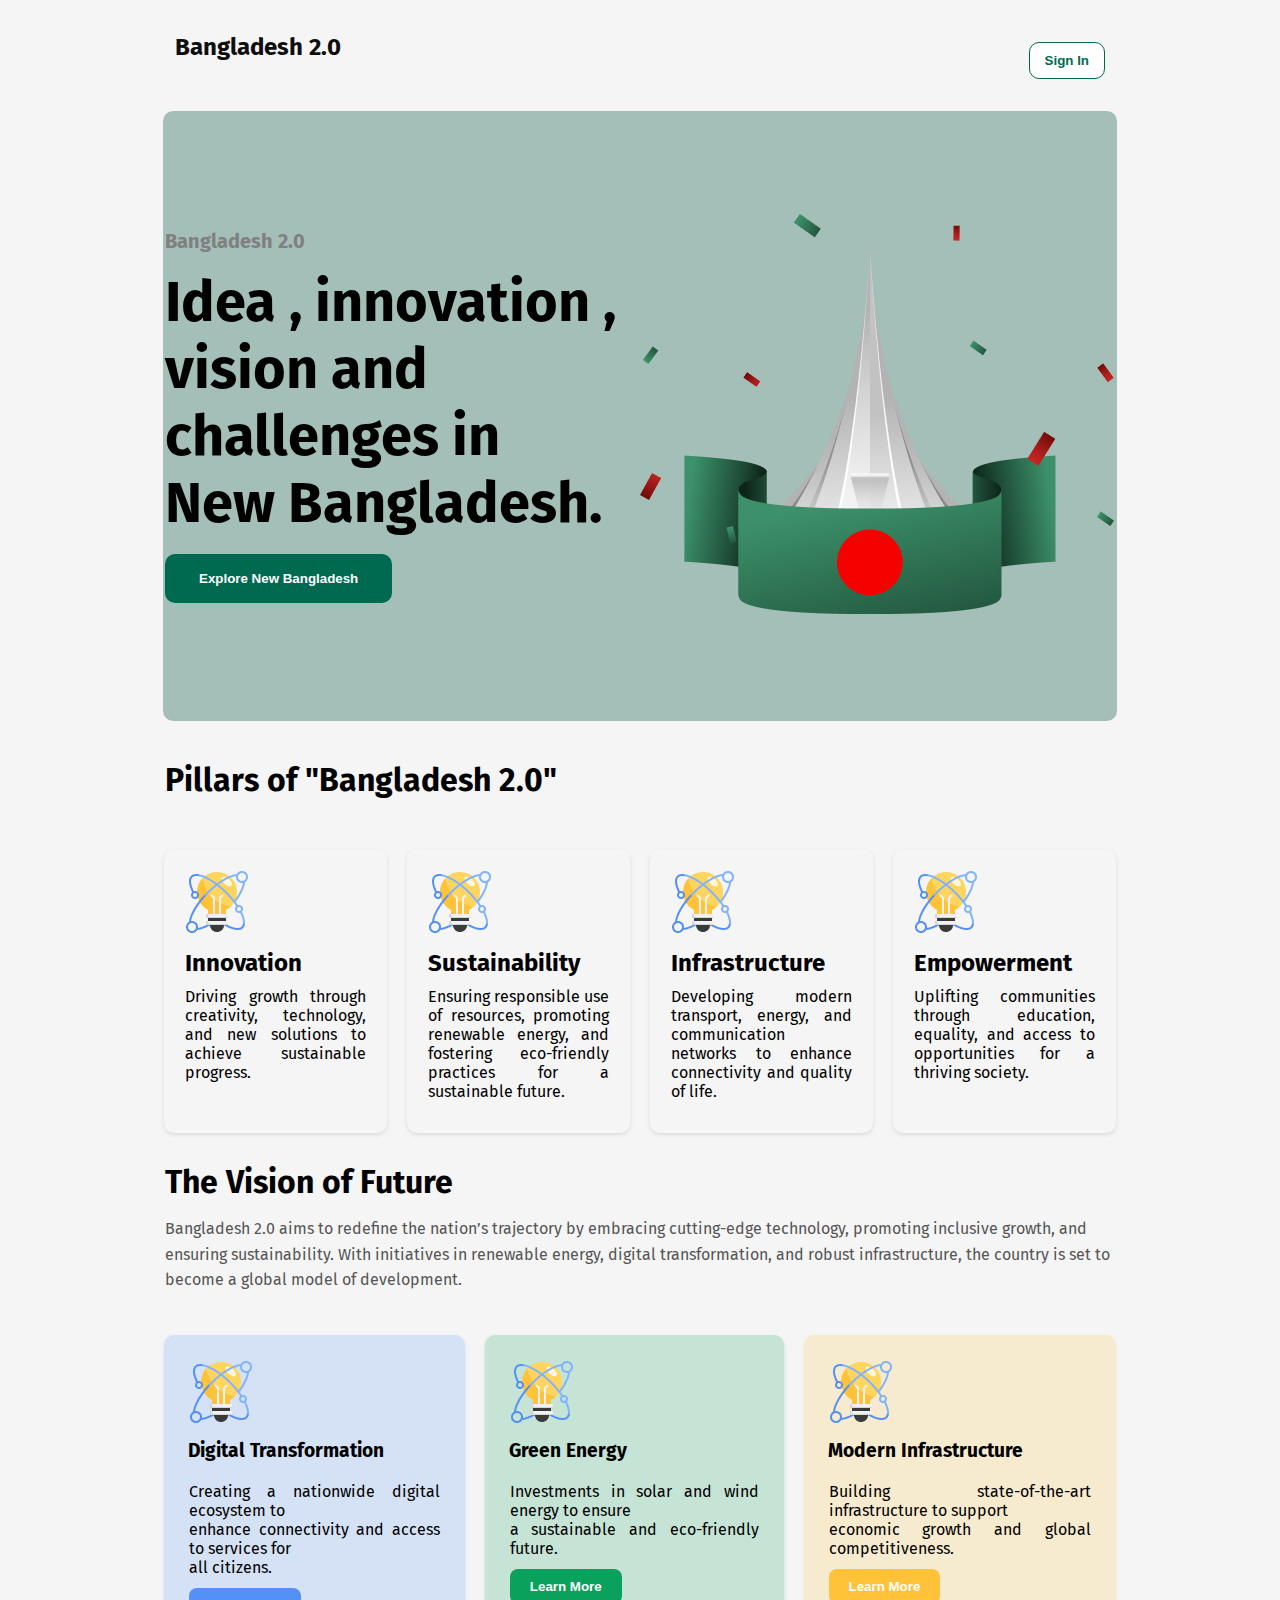
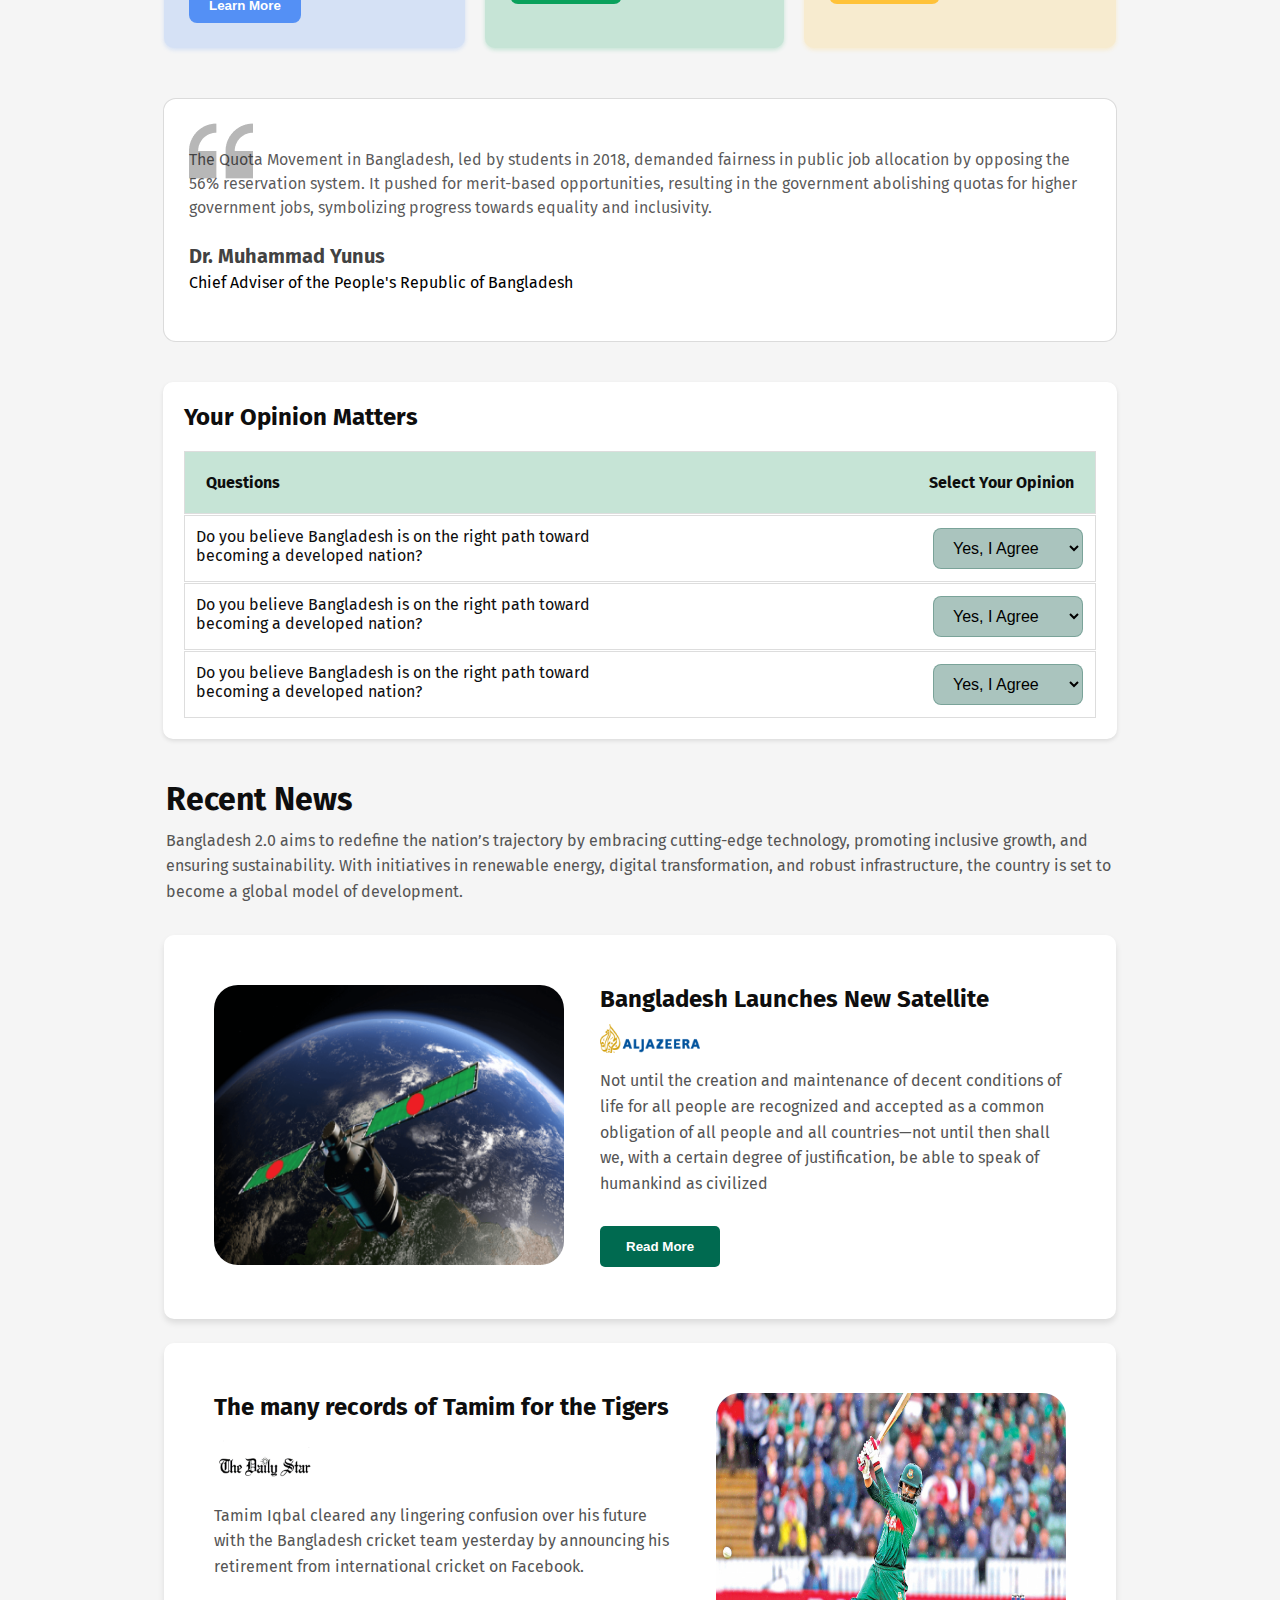
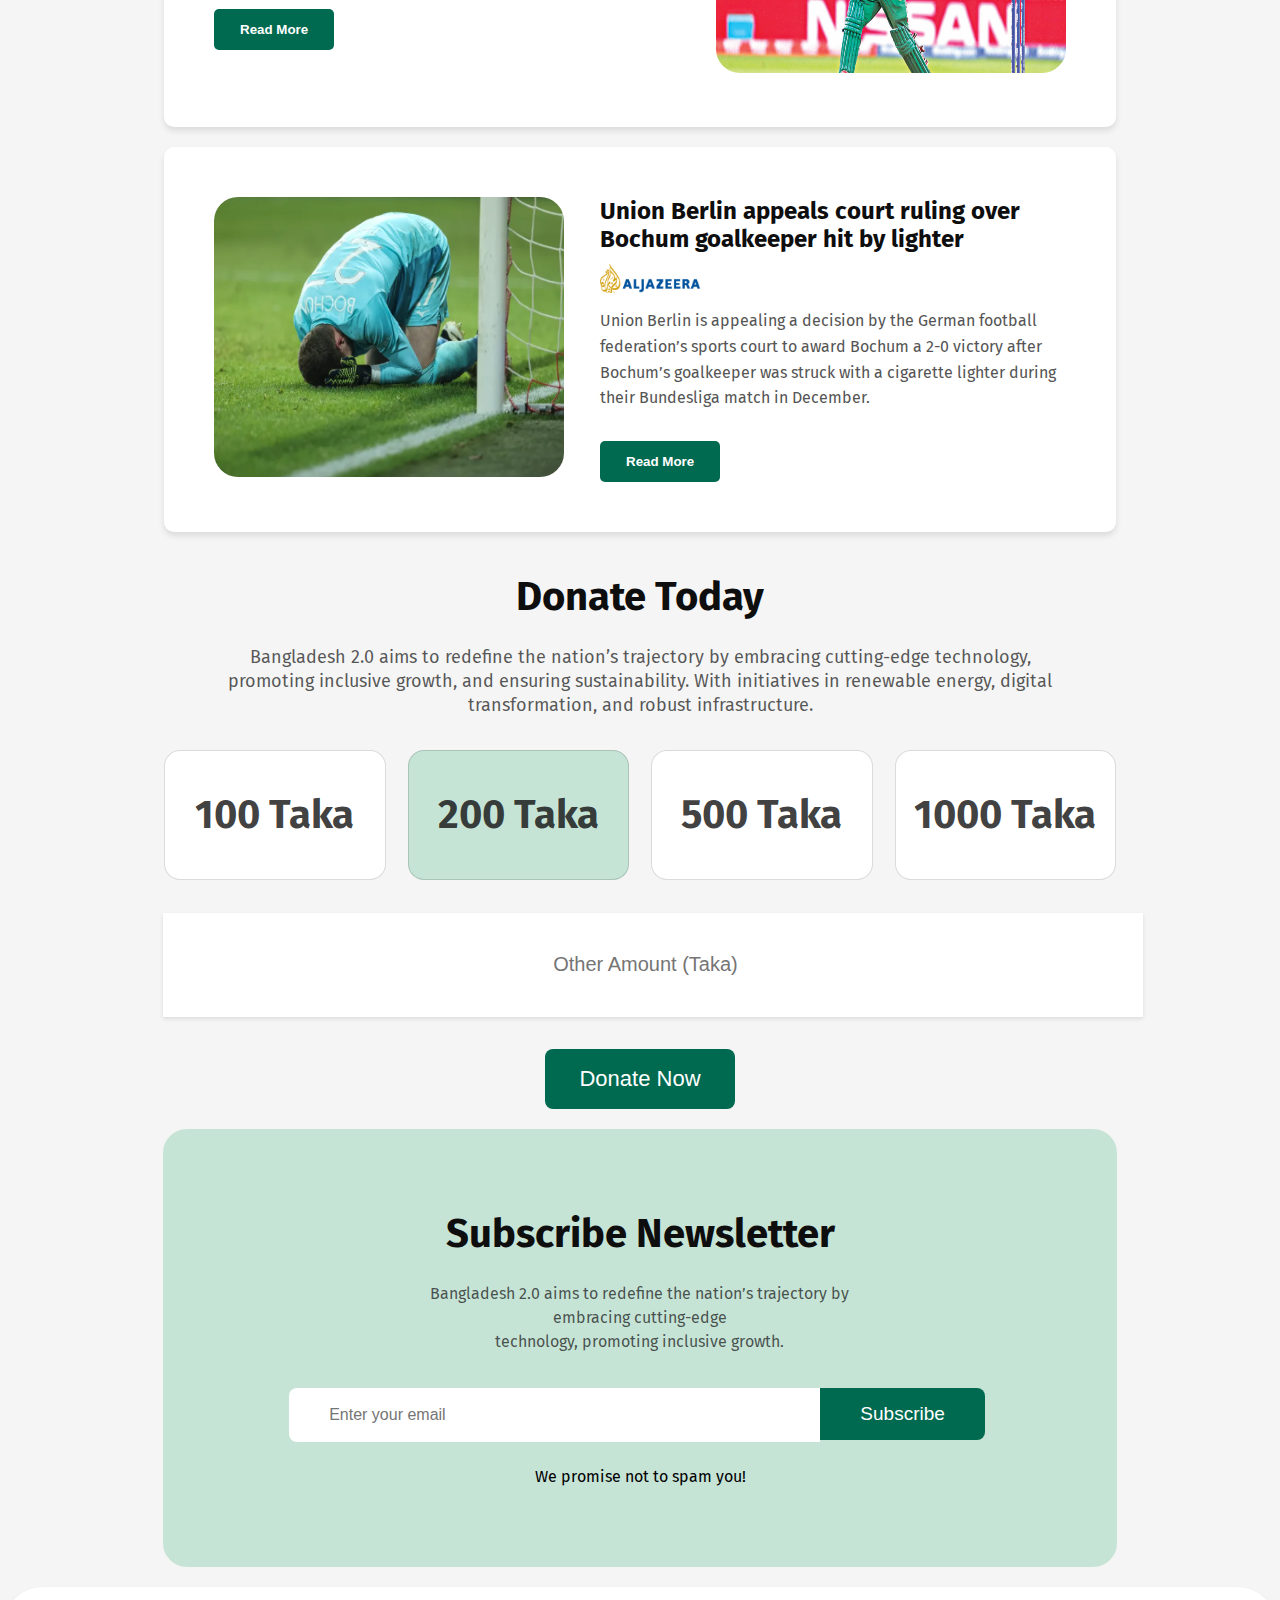
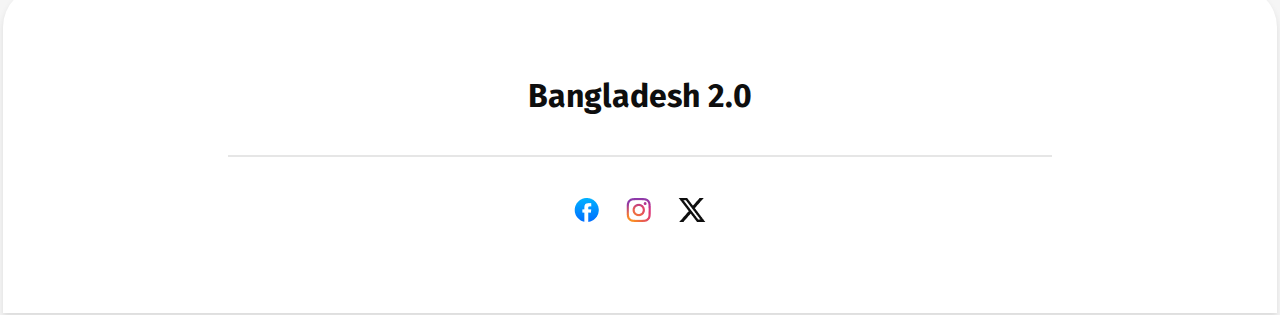
==== commit 304dda86: "fix font style" ====
--- a/index.html
+++ b/index.html
@@ -1,12 +1,19 @@
 <!DOCTYPE html>
 <html lang="en">
+
 <head>
     <meta charset="UTF-8">
     <meta name="viewport" content="width=device-width, initial-scale=1.0">
     <link rel="shortcut icon" href="./B11A1--assignment-1/assets/Flag_of_Bangladesh.svg.png" type="image/x-icon" />
     <title>BANGLADESH 2.0</title>
+    <!-- google font link -->
+    <link
+      href="https://fonts.googleapis.com/css2?family=Fira+Sans:ital,wght@0,100;0,200;0,300;0,400;0,500;0,600;0,700;0,800;0,900;1,100;1,200;1,300;1,400;1,500;1,600;1,700;1,800;1,900&display=swap"
+      rel="stylesheet"
+    />
     <link rel="stylesheet" href="style.css">
 </head>
+
 <body>
     <header class="header">
         <div class="navbar">
@@ -24,7 +31,7 @@
                 <p class="banner-paragraph">Idea , innovation ,<br>
                     vision and challenges in <br> New Bangladesh.</p>
                 <button class="explore_btn">Explore New Bangladesh</button>
-                
+
             </div>
             <div>
                 <img class="banner-img" src="./B11A1--assignment-1/assets/hero.png" alt="banner image">
@@ -34,7 +41,7 @@
 
     </header>
     <main>
-        <div class="pillarsOfBangladesh" >
+        <div class="pillarsOfBangladesh">
             <div>
                 <h1 class="pillarsHeading">Pillars of "Bangladesh 2.0"</h1>
             </div>
@@ -42,47 +49,55 @@
                 <div class="pillar-contain">
                     <img class="inovation_pic" src="./B11A1--assignment-1/assets/card-icon.png" alt="inovation_picture">
                     <h2 class="innovation_heading">Innovation</h2>
-                    <p>Driving growth through creativity, technology, and new solutions to achieve sustainable progress. </p>
+                    <p>Driving growth through creativity, technology, and new solutions to achieve sustainable progress.
+                    </p>
                 </div>
 
                 <div class="pillar-contain">
                     <img class="inovation_pic" src="./B11A1--assignment-1/assets/card-icon.png" alt="inovation_picture">
                     <h2 class="innovation_heading">Sustainability</h2>
-                    <p>Ensuring responsible use of resources, promoting renewable energy, and fostering eco-friendly practices for a sustainable future.</p>
+                    <p>Ensuring responsible use of resources, promoting renewable energy, and fostering eco-friendly
+                        practices for a sustainable future.</p>
                 </div>
 
                 <div class="pillar-contain">
                     <img class="inovation_pic" src="./B11A1--assignment-1/assets/card-icon.png" alt="inovation_picture">
                     <h2 class="innovation_heading">Infrastructure</h2>
-                    <p>Developing modern transport, energy, and communication networks to enhance connectivity and quality of life. </p>
+                    <p>Developing modern transport, energy, and communication networks to enhance connectivity and
+                        quality of life. </p>
                 </div>
 
                 <div class="pillar-contain">
                     <img class="inovation_pic" src="./B11A1--assignment-1/assets/card-icon.png" alt="inovation_picture">
                     <h2 class="innovation_heading">Empowerment</h2>
-                    <p>Uplifting communities through education, equality, and access to opportunities for a thriving society.</p>
-                </div>
-
-                
-
-            </div>
-
-
-
-        </div>
-
-         <!-- Vision of Future Section -->
+                    <p>Uplifting communities through education, equality, and access to opportunities for a thriving
+                        society.</p>
+                </div>
+
+
+
+            </div>
+
+
+
+        </div>
+
+        <!-- Vision of Future Section -->
         <div class="the_Vision_of_Future">
             <div class="Vision_of_Future_Contain">
                 <h1 class="vision_heading">The Vision of Future</h1>
-                <p class="vision-futur-paragraph">Bangladesh 2.0 aims to redefine the nation’s trajectory by embracing cutting-edge technology, promoting inclusive growth, and ensuring sustainability. With initiatives in renewable energy, digital transformation, and robust infrastructure, the country is set to become a global model of development.</p>
+                <p class="vision-futur-paragraph">Bangladesh 2.0 aims to redefine the nation’s trajectory by embracing
+                    cutting-edge technology, promoting inclusive growth, and ensuring sustainability. With initiatives
+                    in renewable energy, digital transformation, and robust infrastructure, the country is set to become
+                    a global model of development.</p>
             </div>
 
             <div class="Vision_of_Future_box">
                 <div class="Vision_of_Future_digital">
                     <img class="inovation_pic" src="./B11A1--assignment-1/assets/card-icon.png" alt="inovation_picture">
                     <h2 class="digital_heading">Digital Transformation</h2>
-                    <p class="digital_p">Creating a nationwide digital ecosystem to <br> enhance connectivity and access to services for <br> all citizens. </p>
+                    <p class="digital_p">Creating a nationwide digital ecosystem to <br> enhance connectivity and access
+                        to services for <br> all citizens. </p>
                     <button class="digital_btns">Learn More</button>
                 </div>
 
@@ -90,7 +105,8 @@
                 <div class="Vision_of_Future_green">
                     <img class="inovation_pic" src="./B11A1--assignment-1/assets/card-icon.png" alt="inovation_picture">
                     <h2 class="digital_heading">Green Energy</h2>
-                    <p class="digital_p">Investments in solar and wind energy to ensure <br> a sustainable and eco-friendly future.</p>
+                    <p class="digital_p">Investments in solar and wind energy to ensure <br> a sustainable and
+                        eco-friendly future.</p>
                     <button class="green_btns">Learn More</button>
                 </div>
 
@@ -99,7 +115,8 @@
                 <div class="Vision_of_Future_modern">
                     <img class="inovation_pic" src="./B11A1--assignment-1/assets/card-icon.png" alt="inovation_picture">
                     <h2 class="digital_heading">Modern Infrastructure</h2>
-                    <p class="digital_p">Building state-of-the-art infrastructure to support <br> economic growth and global competitiveness.</p>
+                    <p class="digital_p">Building state-of-the-art infrastructure to support <br> economic growth and
+                        global competitiveness.</p>
                     <button class="modern_btns">Learn More</button>
                 </div>
 
@@ -107,15 +124,18 @@
 
         </div>
 
-        <div class="special_task_part_Dr_Youmus">
-            <p class="sp">The Quota Movement in Bangladesh, led by students in 2018, demanded fairness in public job allocation by opposing the 56% reservation system. It pushed for merit-based opportunities, resulting in the government abolishing quotas for higher government jobs, symbolizing progress towards equality and inclusivity.</p>
+        <div class="quata_d">
+            <p class="sp">The Quota Movement in Bangladesh, led by students in 2018, demanded fairness in public job
+                allocation by opposing the 56% reservation system. It pushed for merit-based opportunities, resulting in
+                the government abolishing quotas for higher government jobs, symbolizing progress towards equality and
+                inclusivity.</p>
             <h2 class="dYunus">Dr. Muhammad Yunus</h2>
             <p>Chief Adviser of the People's Republic of Bangladesh</p>
 
         </div>
 
-         <!-- Your Opinion Matters part-->
-         <section class="opinion-section">
+        <!-- Your Opinion Matters part-->
+        <section class="opinion-section">
             <h2 class="opinion-heading">Your Opinion Matters</h2>
             <div class="opinion-table">
                 <div class="table-header">
@@ -123,7 +143,8 @@
                     <div class="table-cell">Select Your Opinion</div>
                 </div>
                 <div class="table-row">
-                    <div class="table-cell">Do you believe Bangladesh is on the right path toward becoming a developed nation?</div>
+                    <div class="table-cell">Do you believe Bangladesh is on the right path toward becoming a developed
+                        nation?</div>
                     <div class="table-cell">
                         <select class="opinion-select">
                             <option value="agree">Yes, I Agree</option>
@@ -133,7 +154,8 @@
                     </div>
                 </div>
                 <div class="table-row">
-                    <div class="table-cell">Do you believe Bangladesh is on the right path toward becoming a developed nation?</div>
+                    <div class="table-cell">Do you believe Bangladesh is on the right path toward becoming a developed
+                        nation?</div>
                     <div class="table-cell">
                         <select class="opinion-select">
                             <option value="agree">Yes, I Agree</option>
@@ -143,7 +165,8 @@
                     </div>
                 </div>
                 <div class="table-row">
-                    <div class="table-cell">Do you believe Bangladesh is on the right path toward becoming a developed nation?</div>
+                    <div class="table-cell">Do you believe Bangladesh is on the right path toward becoming a developed
+                        nation?</div>
                     <div class="table-cell">
                         <select class="opinion-select">
                             <option value="agree">Yes, I Agree</option>
@@ -154,14 +177,17 @@
                 </div>
             </div>
         </section>
-        
-
-         <!-- Recent News -->
+
+
+        <!-- Recent News -->
         <section class="Recent_News">
             <div section="news_section">
                 <div class="news-content">
                     <h1>Recent News</h1>
-                    <p>Bangladesh 2.0 aims to redefine the nation’s trajectory by embracing cutting-edge technology, promoting inclusive growth, and ensuring sustainability. With initiatives in renewable energy, digital transformation, and robust infrastructure, the country is set to become a global model of development.</p>
+                    <p>Bangladesh 2.0 aims to redefine the nation’s trajectory by embracing cutting-edge technology,
+                        promoting inclusive growth, and ensuring sustainability. With initiatives in renewable energy,
+                        digital transformation, and robust infrastructure, the country is set to become a global model
+                        of development.</p>
 
                 </div>
 
@@ -175,9 +201,10 @@
                 <div class="news-box1-written">
                     <h2>Bangladesh Launches New Satellite</h2>
                     <img src="./B11A1--assignment-1/assets/al-jazeera.png" alt="al-jazeera">
-                    <p>Not until the creation and maintenance of decent conditions of life for all people are recognized and accepted as a common obligation of all people and all countries—not until then shall we,
+                    <p>Not until the creation and maintenance of decent conditions of life for all people are recognized
+                        and accepted as a common obligation of all people and all countries—not until then shall we,
                         with a certain degree of justification, be able to speak of humankind as civilized</p>
-                      <button class="read-btn">Read More</button>
+                    <button class="read-btn">Read More</button>
                 </div>
             </div>
 
@@ -186,11 +213,12 @@
                 <div class="news-box1-written">
                     <h2>The many records of Tamim for the Tigers</h2>
                     <img src="./B11A1--assignment-1/assets/daily start logo2.png" alt="daily star">
-                    <p>Tamim Iqbal cleared any lingering confusion over his future with the Bangladesh cricket team yesterday by announcing his retirement from international cricket on Facebook.</p>
-                      <button class="read-btn">Read More</button>
+                    <p>Tamim Iqbal cleared any lingering confusion over his future with the Bangladesh cricket team
+                        yesterday by announcing his retirement from international cricket on Facebook.</p>
+                    <button class="read-btn">Read More</button>
                 </div>
                 <div class="news-box1-contain">
-                    <img  id="news-box-img-id" src="./B11A1--assignment-1/assets/tamim_iqbal_48.jpg" alt="tamim">
+                    <img id="news-box-img-id" src="./B11A1--assignment-1/assets/tamim_iqbal_48.jpg" alt="tamim">
                 </div>
 
             </div>
@@ -203,7 +231,9 @@
                 <div class="news-box1-written">
                     <h2>Union Berlin appeals court ruling over Bochum goalkeeper hit by lighter</h2>
                     <img src="./B11A1--assignment-1/assets/al-jazeera.png" alt="al-jazeera">
-                    <p>Union Berlin is appealing a decision by the German football federation’s sports court to award Bochum a 2-0 victory after Bochum’s goalkeeper was struck with a cigarette lighter during their Bundesliga match in December.</p>
+                    <p>Union Berlin is appealing a decision by the German football federation’s sports court to award
+                        Bochum a 2-0 victory after Bochum’s goalkeeper was struck with a cigarette lighter during their
+                        Bundesliga match in December.</p>
                     <button class="read-btn">Read More</button>
                 </div>
             </div>
@@ -212,32 +242,35 @@
 
         <section class="donate_today">
             <h2 id="donate-heading-id">Donate Today</h2>
-            <p id="donate-paragraph">Bangladesh 2.0 aims to redefine the nation’s trajectory by embracing cutting-edge technology, promoting inclusive growth, and ensuring sustainability. With initiatives in renewable energy, digital transformation, and robust infrastructure.</p>
+            <p id="donate-paragraph">Bangladesh 2.0 aims to redefine the nation’s trajectory by embracing cutting-edge
+                technology, promoting inclusive growth, and ensuring sustainability. With initiatives in renewable
+                energy, digital transformation, and robust infrastructure.</p>
             <div class="ammount-box-container">
-              <div class="ammount-box">
-                <p>100 Taka</p>
-              </div>
-              <div id="ammount200tk" class="ammount-box">
-                <p>200 Taka</p>
-              </div>
-              <div class="ammount-box">
-                <p>500 Taka</p>
-              </div>
-              <div class="ammount-box">
-                <p>1000 Taka</p>
-              </div>
-            </div>
-            <input type="number"  placeholder="Other Amount (Taka)" name="" id="">
+                <div class="ammount-box">
+                    <p>100 Taka</p>
+                </div>
+                <div id="ammount200tk" class="ammount-box">
+                    <p>200 Taka</p>
+                </div>
+                <div class="ammount-box">
+                    <p>500 Taka</p>
+                </div>
+                <div class="ammount-box">
+                    <p>1000 Taka</p>
+                </div>
+            </div>
+            <input type="number" placeholder="Other Amount (Taka)" name="" id="">
             <button class="donate-btn" type="reset">Donate Now</button>
         </section>
 
         <!--  Subscribe-Newsletter -->
-       
+
         <section class="Subscribe-Newsletter">
             <h2 id="subscribe-heading-id">Subscribe Newsletter</h2>
-            <p class="subscribe-p">Bangladesh 2.0 aims to redefine the nation’s trajectory by embracing cutting-edge <br> technology, promoting inclusive growth.</p>
+            <p class="subscribe-p">Bangladesh 2.0 aims to redefine the nation’s trajectory by embracing cutting-edge
+                <br> technology, promoting inclusive growth.</p>
             <div class="input-container">
-                <input type="text" placeholder="Enter your email" name="" id=""/>
+                <input type="text" placeholder="Enter your email" name="" id="" />
                 <button class="subscribe-btn">Subscribe</button>
             </div>
             <p>We promise not to spam you!</p>
@@ -252,8 +285,9 @@
             <img src="./B11A1--assignment-1/assets/facebook.png" alt="" />
             <img src="./B11A1--assignment-1/assets/instagram.png" alt="" />
             <img src="./B11A1--assignment-1/assets/x.png" alt="" />
-          </div>
+        </div>
 
     </footer>
 </body>
+
 </html>--- a/style.css
+++ b/style.css
@@ -1,4 +1,3 @@
-@import url("https://fonts.googleapis.com/css2?family=Azeret+Mono:ital,wght@0,100..900;1,100..900&family=Fira+Sans:ital,wght@0,100;0,200;0,300;0,400;0,500;0,600;0,700;0,800;0,900;1,100;1,200;1,300;1,400;1,500;1,600;1,700;1,800;1,900&family=Work+Sans:ital,wght@0,100..900;1,100..900&display=swap");
 
 *{
     margin: 1px;
@@ -21,6 +20,10 @@
     margin:20px 160px;
 }
 
+body{
+    background-color: #f5f5f5;
+    font-family: "Fira Sans", serif;
+}
 .heading{
     color: #0E0E0E;
 }
@@ -137,12 +140,12 @@
 
 .Vision_of_Future_digital{
     text-align: justify;
-    width: 410.67px;
-    height: 325px;
-    padding: 20px;
+  /*  width: 410.67px;
+    height: 325px;*/
+   /* padding: 20px; */
    
     border-radius: 10px;
-    pading:24px 24px;
+    padding:24px 24px;
     margin: 10px 0;
     background-color: rgba(84, 144, 245, 0.2);
     box-shadow: 0 2px 4px rgba(84, 144, 245, 0.2);
@@ -150,12 +153,12 @@
 
 .Vision_of_Future_green{
     text-align: justify;
-    width: 410.67px;
+  /*  width: 410.67px;
     height: 325px;
     padding: 20px;
-   
-    border-radius: 10px;
-    pading:24px 24px;
+   */
+    border-radius: 10px;
+    padding:24px 24px;
     margin: 10px 0;
     background-color: #c6e4d6;
     box-shadow: 0 2px 4px  #c6e4d6;
@@ -163,12 +166,12 @@
 
 .Vision_of_Future_modern{
     text-align: justify;
-    width: 410.67px;
+   /* width: 410.67px;
     height: 325px;
     padding: 20px;
-   
-    border-radius: 10px;
-    pading:24px 24px;
+   */
+    border-radius: 10px;
+    padding:24px 24px;
     margin: 10px 0;
     background-color: #f7ebcf;
     box-shadow: 0 2px 4px #f7ebcf;
@@ -194,17 +197,17 @@
 
 .digital_btns {
     background-color: #5490f5;
-    margin-bottom: 32px;
+    
 }
 
 .green_btns {
     background-color: #09a15c;
-    margin-bottom: 32px;
+    
 }
 
 .modern_btns {
     background-color:#ffc239;
-    margin-bottom: 32px;
+    
     color: white;
 }
 
@@ -212,15 +215,14 @@
     margin-top: 10px;
     margin-bottom: 20px;
 }
-.digital_p{
-    margin-bottom: 30px;
-}
+
 
 /*add special part */
 
-.special_task_part_Dr_Youmus {
+.quata_d {
     padding: 48px 24px;
-    margin:20px 160px;
+    margin:40px 160px;
+    background-color: white;
     background-image: url(./B11A1--assignment-1/assets/quote-bg.png);
     background-repeat: no-repeat;
     background-position: 25px 20px;
@@ -347,10 +349,11 @@
 }
 
 #news-box-img-id{
-    width: 100%;
-    max-width: 402px; 
-    height: auto;
+    
+    width: 350px; 
+    height: 280px;
     border-radius: 24px;
+    
 }
 
 
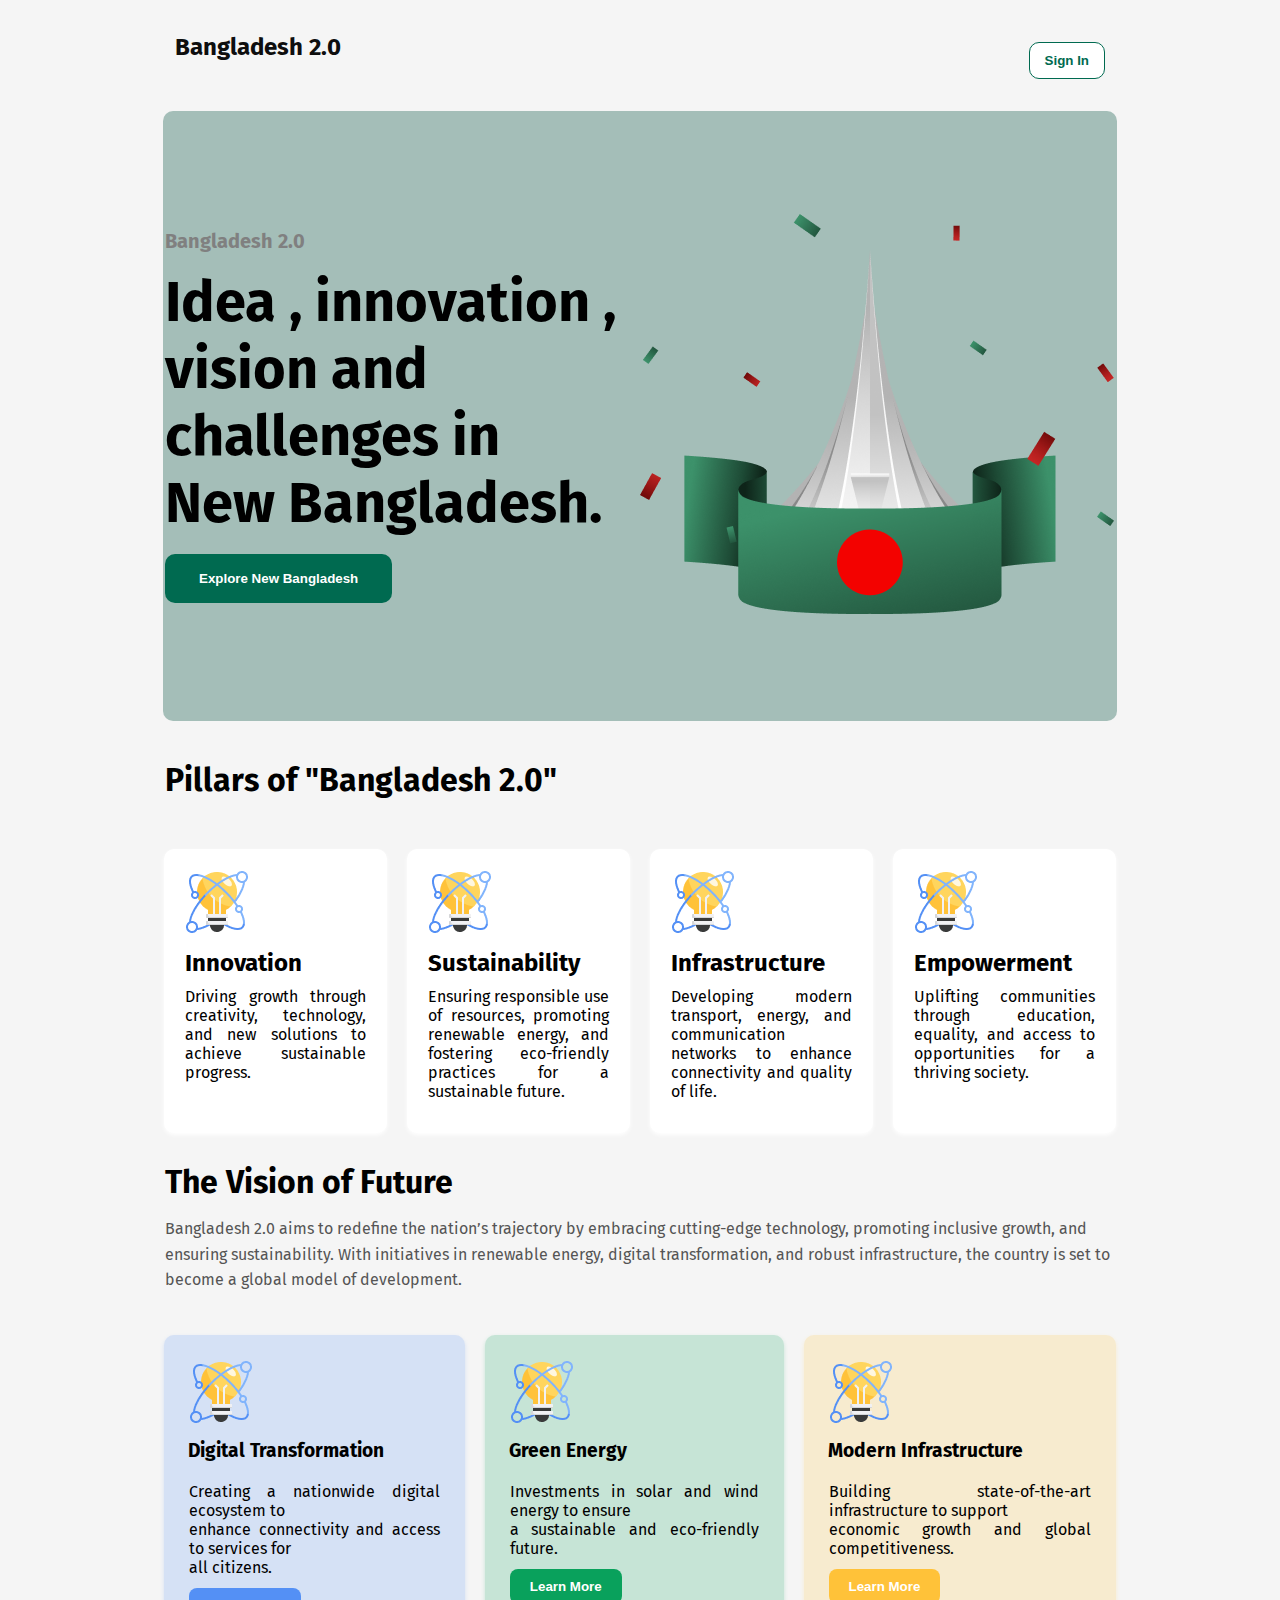
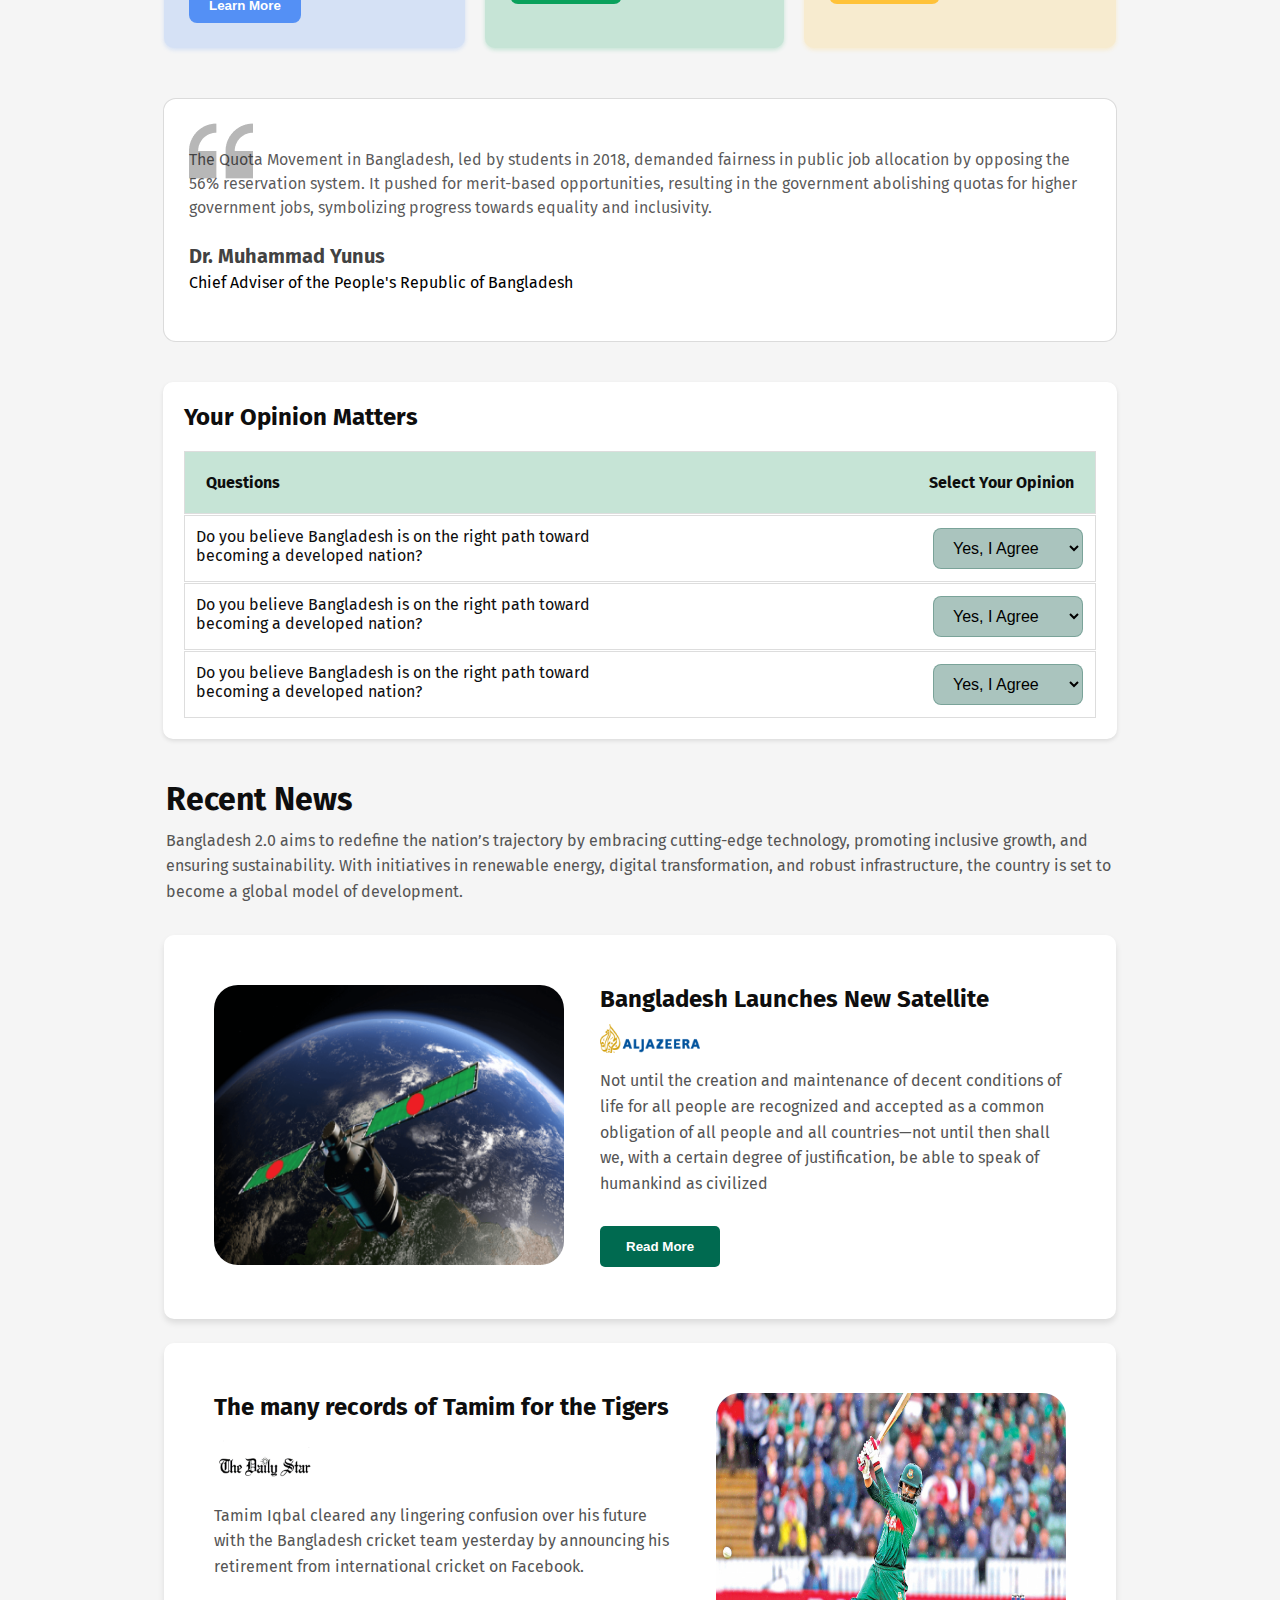
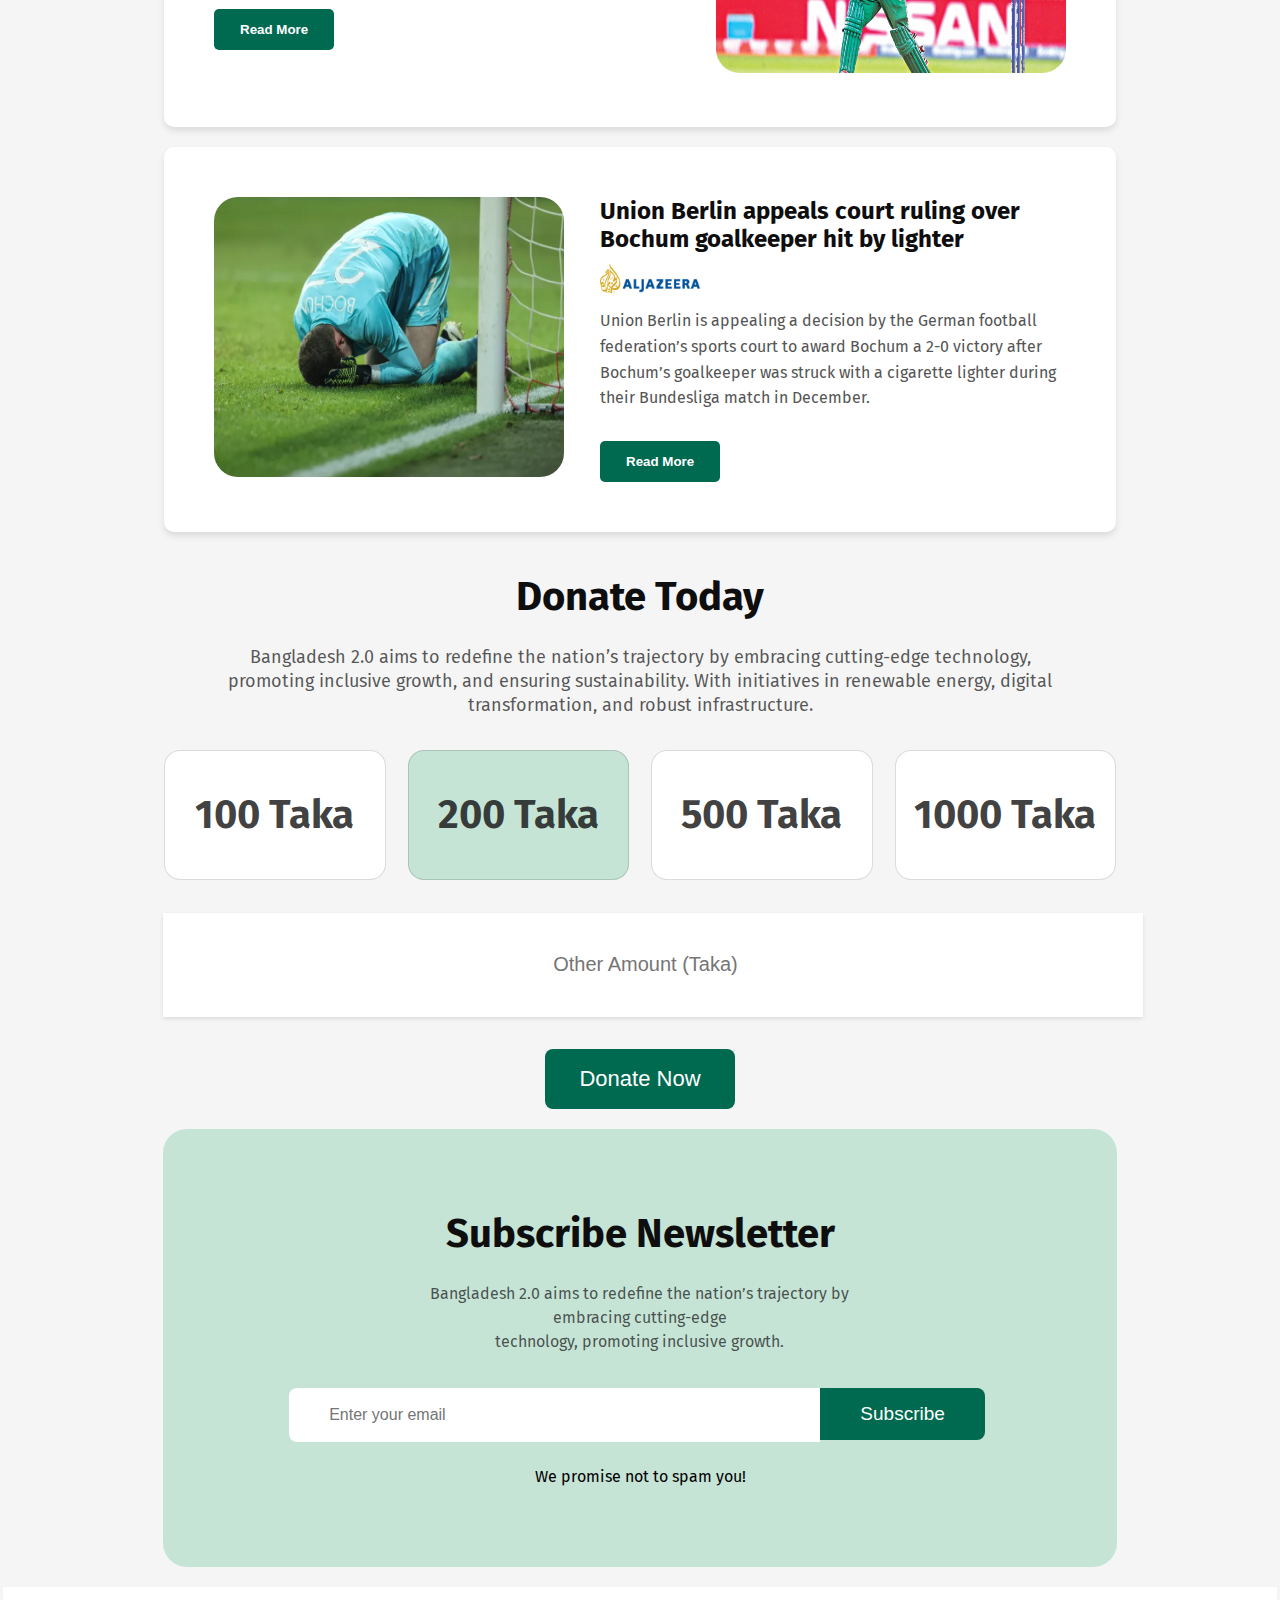
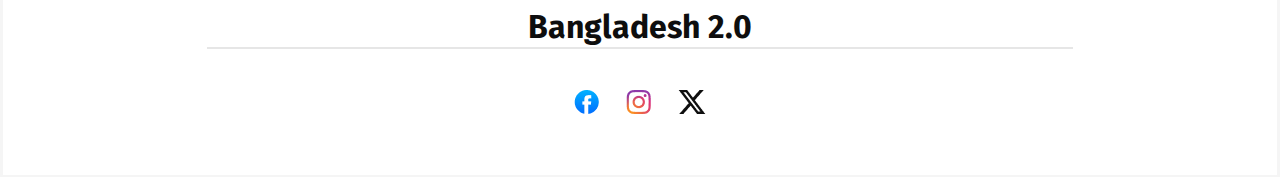
==== commit 45836044: "add hover in cart" ====
--- a/index.html
+++ b/index.html
@@ -240,7 +240,7 @@
 
         </section>
 
-        <section class="donate_today">
+        <section class="Donate-For-Bangladesh">
             <h2 id="donate-heading-id">Donate Today</h2>
             <p id="donate-paragraph">Bangladesh 2.0 aims to redefine the nation’s trajectory by embracing cutting-edge
                 technology, promoting inclusive growth, and ensuring sustainability. With initiatives in renewable
--- a/style.css
+++ b/style.css
@@ -99,11 +99,11 @@
     width: 302px;
     height: 244px;
     padding: 20px;
-   
+    background-color: white;
     border-radius: 10px;
     pading:24px 24px;
     margin: 10px 0;
-    box-shadow: 0 2px 4px rgba(0, 0, 0, 0.1);
+    box-shadow: 0 2px 4px white;
 }
 
 .innovation_heading{
@@ -176,7 +176,26 @@
     background-color: #f7ebcf;
     box-shadow: 0 2px 4px #f7ebcf;
 }
-    
+
+.Vision_of_Future_digital:hover {
+    transform: scale(1.05);
+    transition: transform 0.3s ease-in-out, box-shadow 0.3s ease-in-out;
+    box-shadow: 0 4px 8px rgba(84, 144, 245, 0.5);
+}
+
+.Vision_of_Future_green:hover {
+    transform: scale(1.05);
+    transition: transform 0.3s ease-in-out, box-shadow 0.3s ease-in-out;
+    box-shadow: 0 4px 8px rgba(9, 161, 92, 0.5);
+}
+
+.Vision_of_Future_modern:hover {
+    transform: scale(1.05);
+    transition: transform 0.3s ease-in-out, box-shadow 0.3s ease-in-out;
+    box-shadow: 0 4px 8px rgba(255, 194, 57, 0.5);
+}
+
+
 .digital_heading,
 .green_heading,
 .modern_heading {
@@ -401,7 +420,7 @@
 
 /*donate part */
 
-.donate_today{
+.Donate-For-Bangladesh{
     text-align: center;
     margin:20px 160px;
   }
@@ -542,9 +561,9 @@
   /* footer part */
   .footer{
     background-color: #FFFFFF;
-    padding: 50px;
-    border-radius: 40px 40px 0 0;
-    box-shadow: 0 4px 6px rgba(0, 0, 0, 0.1);
+    padding: 20px;
+    
+    
   }
 
   #footer-heading{
@@ -552,7 +571,7 @@
     color: #0E0E0E;
     font-size: 32px;
     font-weight: 700;
-    margin: 40px;
+    
   }
   .social-media {
     margin: 40px auto;
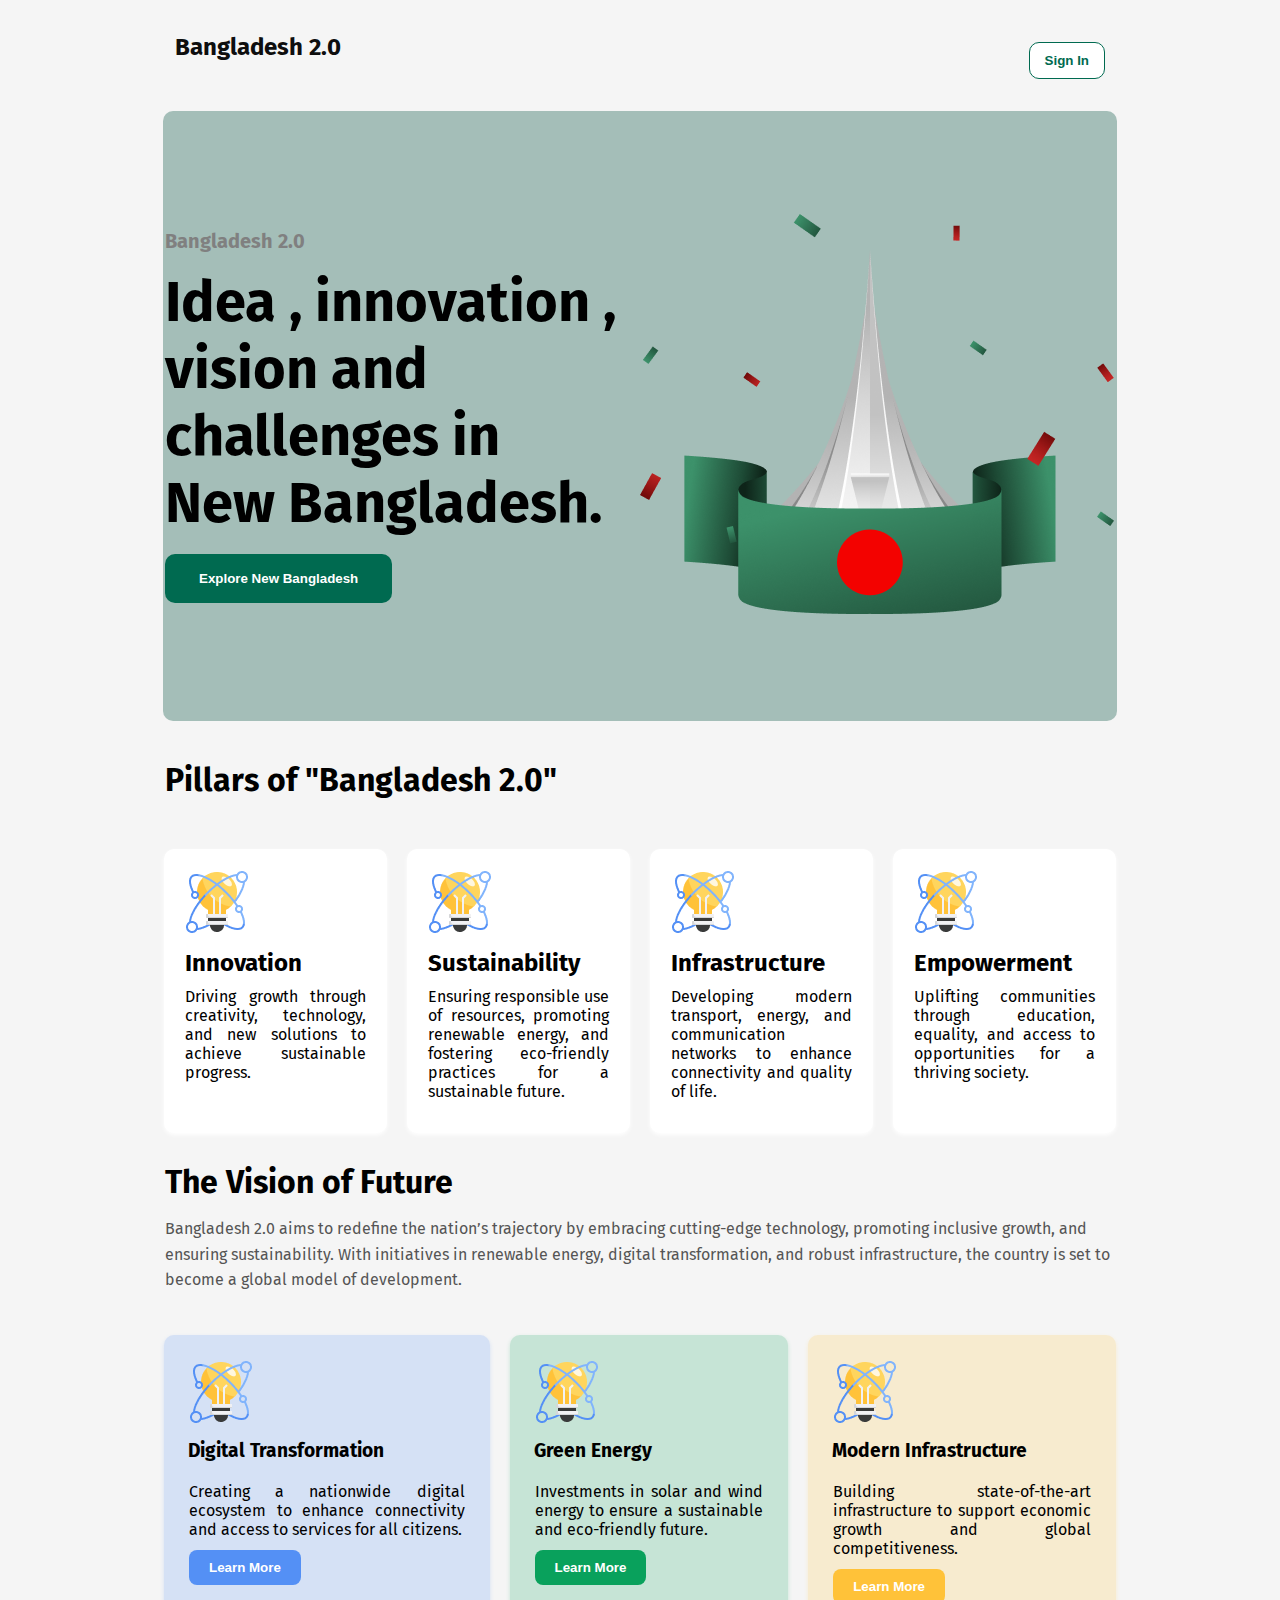
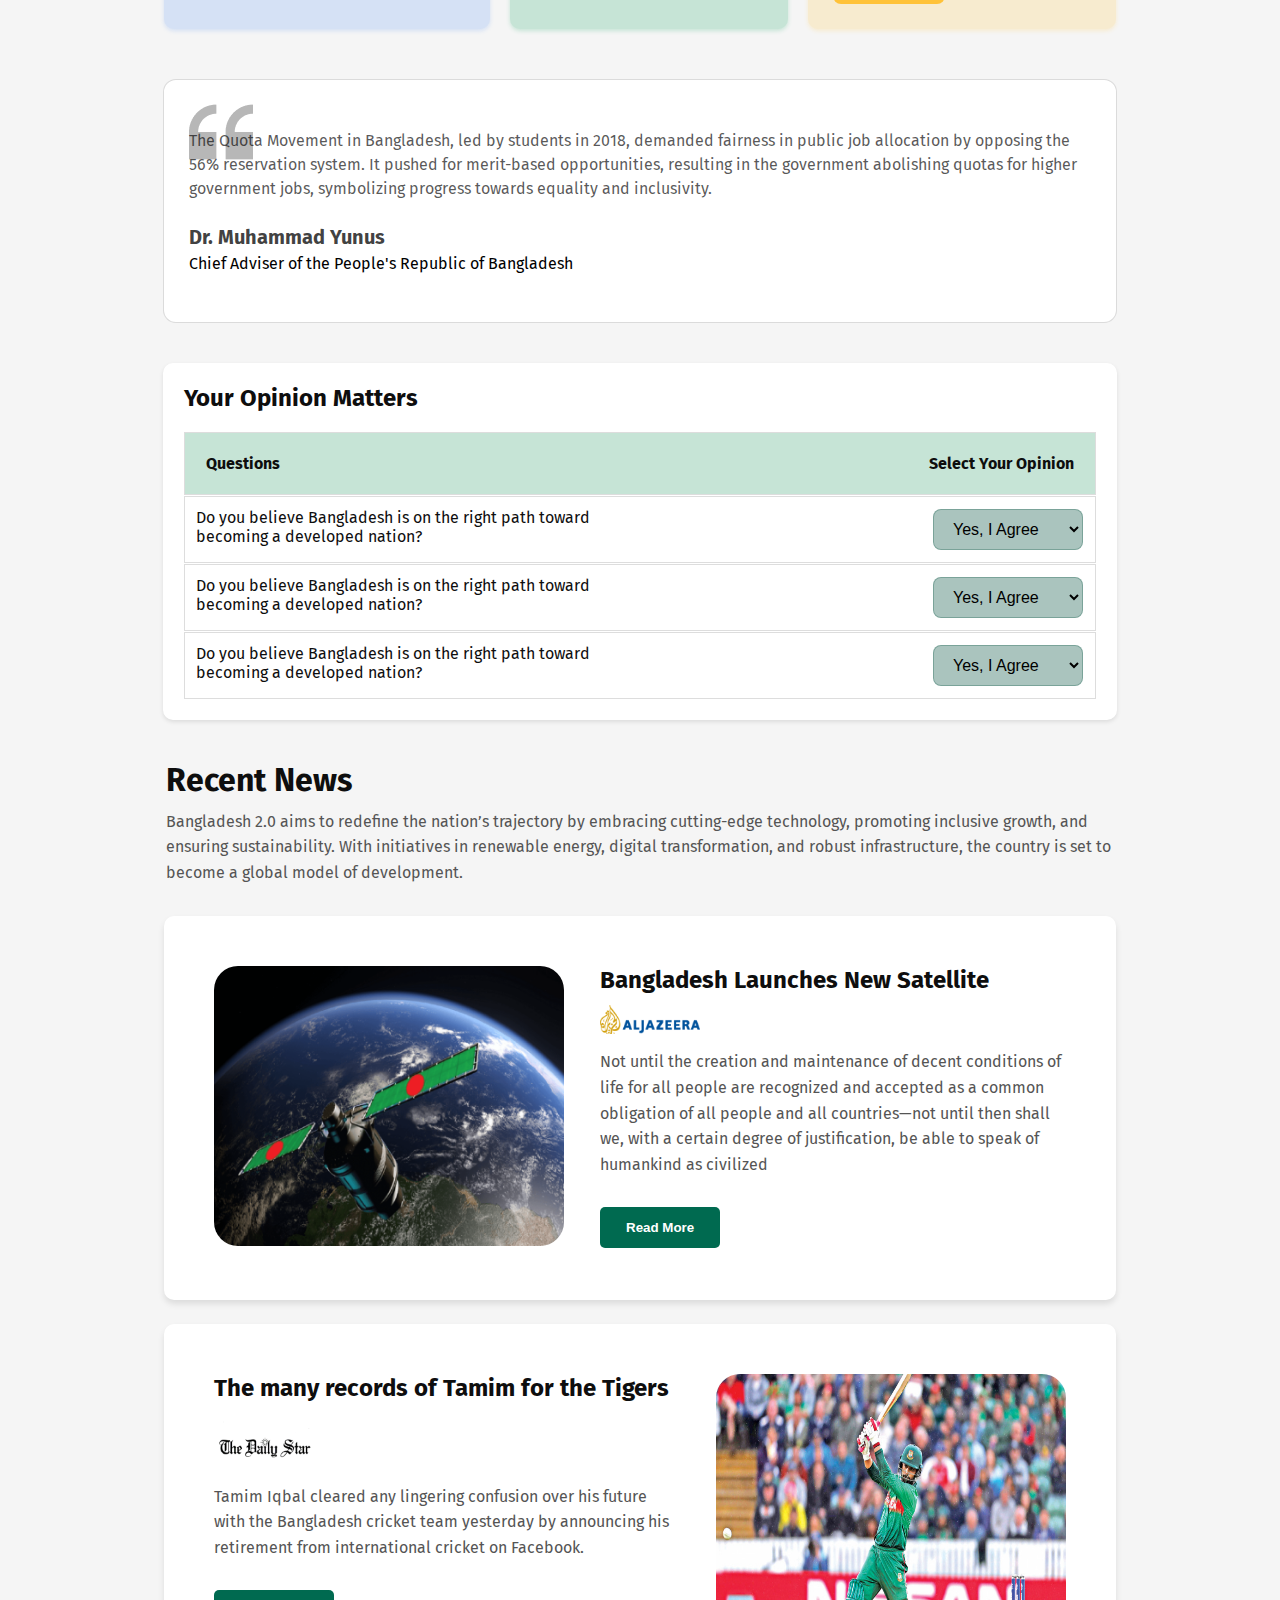
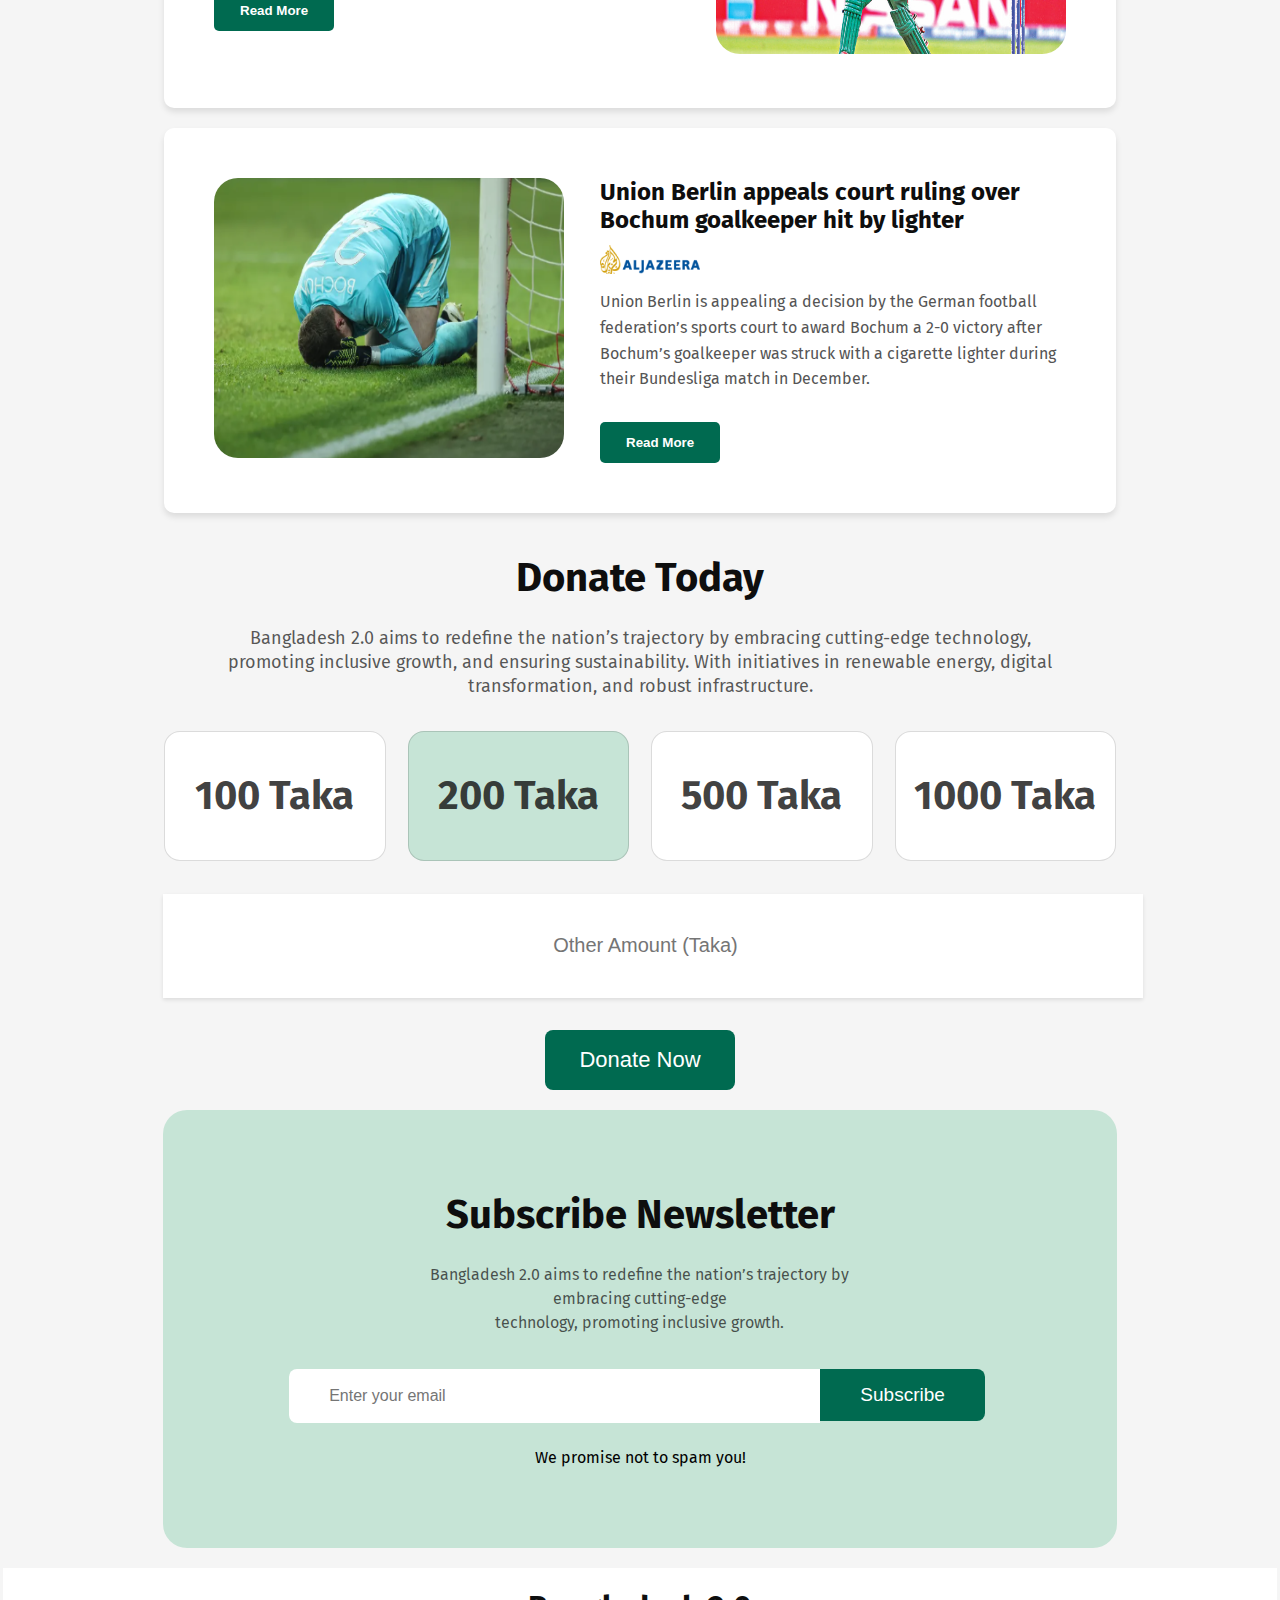
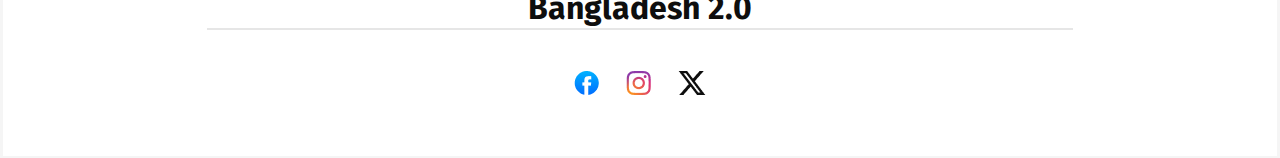
==== commit fa8f86c0: "working on card" ====
--- a/index.html
+++ b/index.html
@@ -96,8 +96,8 @@
                 <div class="Vision_of_Future_digital">
                     <img class="inovation_pic" src="./B11A1--assignment-1/assets/card-icon.png" alt="inovation_picture">
                     <h2 class="digital_heading">Digital Transformation</h2>
-                    <p class="digital_p">Creating a nationwide digital ecosystem to <br> enhance connectivity and access
-                        to services for <br> all citizens. </p>
+                    <p class="digital_p">Creating a nationwide digital ecosystem to enhance connectivity and access
+                        to services for all citizens. </p>
                     <button class="digital_btns">Learn More</button>
                 </div>
 
@@ -105,7 +105,7 @@
                 <div class="Vision_of_Future_green">
                     <img class="inovation_pic" src="./B11A1--assignment-1/assets/card-icon.png" alt="inovation_picture">
                     <h2 class="digital_heading">Green Energy</h2>
-                    <p class="digital_p">Investments in solar and wind energy to ensure <br> a sustainable and
+                    <p class="digital_p">Investments in solar and wind energy to ensure a sustainable and
                         eco-friendly future.</p>
                     <button class="green_btns">Learn More</button>
                 </div>
@@ -115,7 +115,7 @@
                 <div class="Vision_of_Future_modern">
                     <img class="inovation_pic" src="./B11A1--assignment-1/assets/card-icon.png" alt="inovation_picture">
                     <h2 class="digital_heading">Modern Infrastructure</h2>
-                    <p class="digital_p">Building state-of-the-art infrastructure to support <br> economic growth and
+                    <p class="digital_p">Building state-of-the-art infrastructure to support economic growth and
                         global competitiveness.</p>
                     <button class="modern_btns">Learn More</button>
                 </div>
--- a/style.css
+++ b/style.css
@@ -93,7 +93,11 @@
     gap:20px;
    
 }
-
+.pillar-contain:hover {
+    transform: scale(1.05);
+    box-shadow: 0 4px 8px rgba(0, 0, 0, 0.2);
+    background-color: rgba(198, 228, 214, 0.5); 
+}
 .pillar-contain{
     text-align: justify;
     width: 302px;
